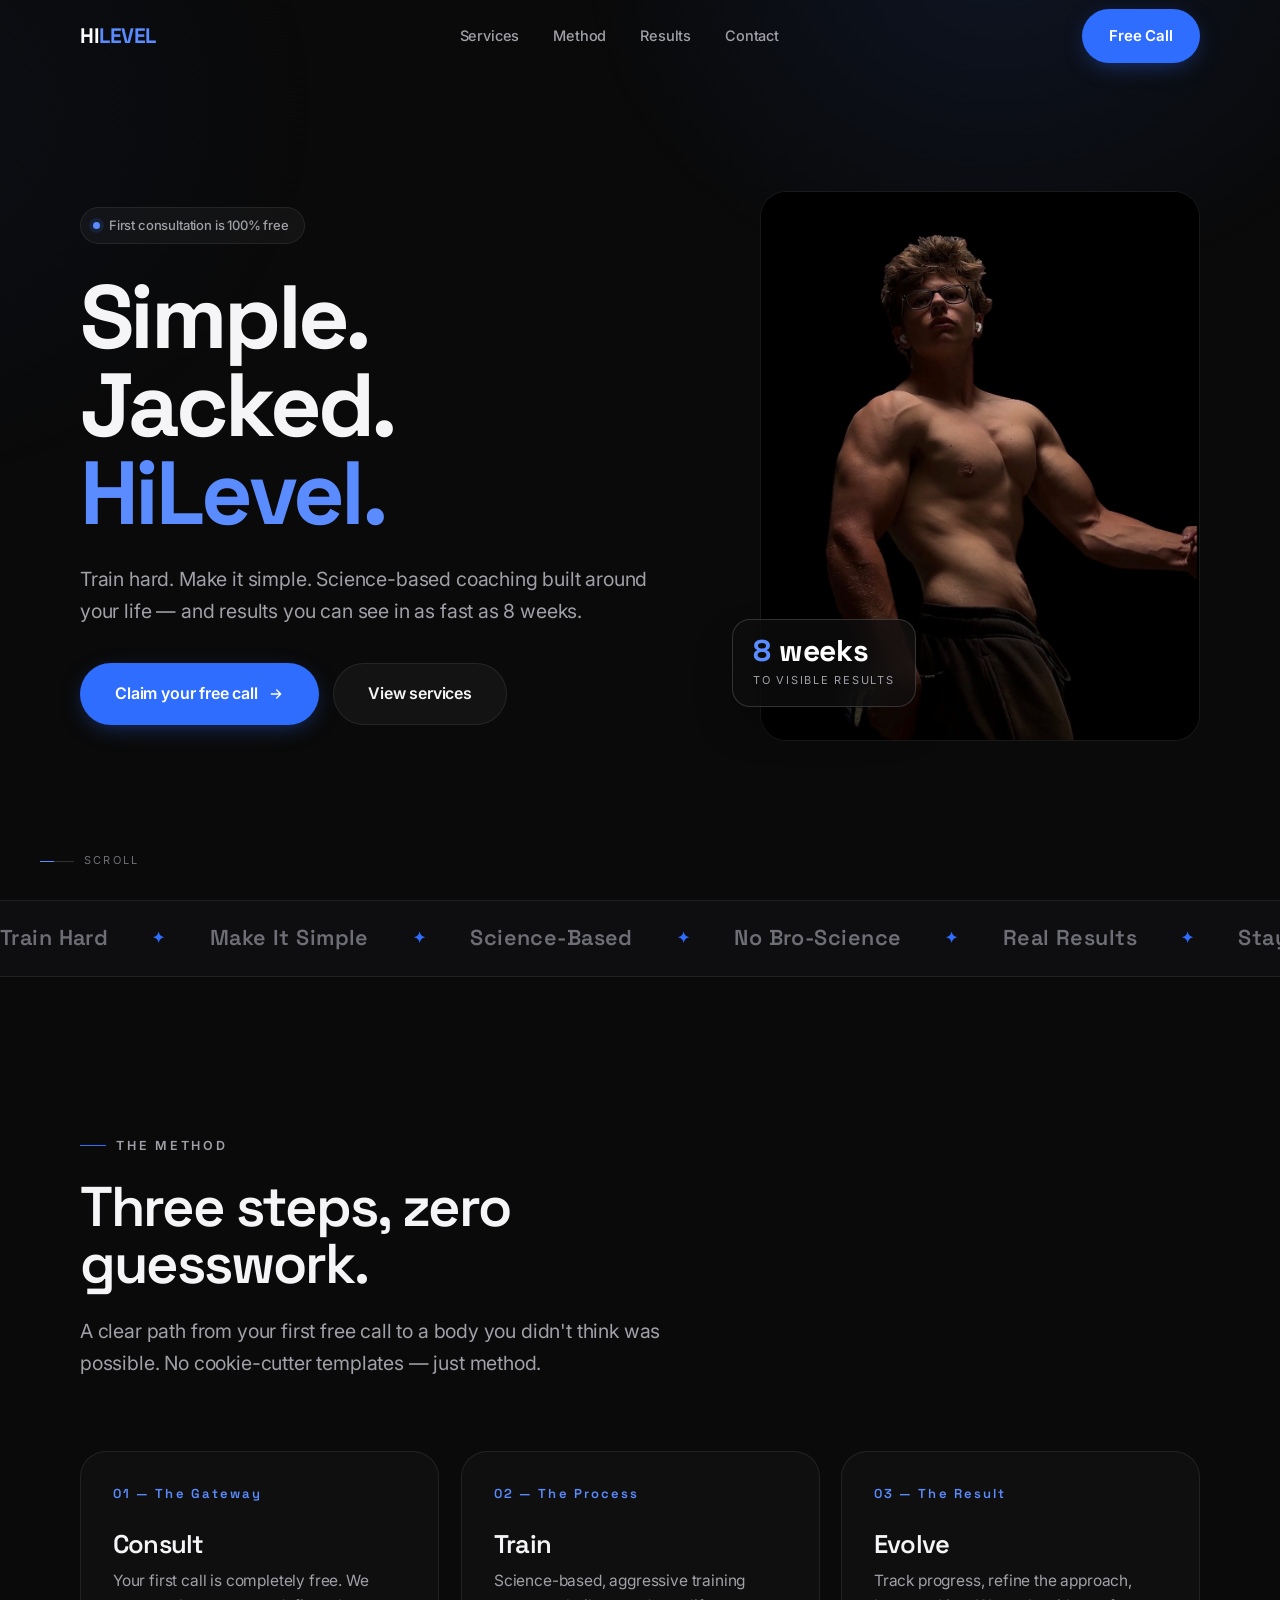
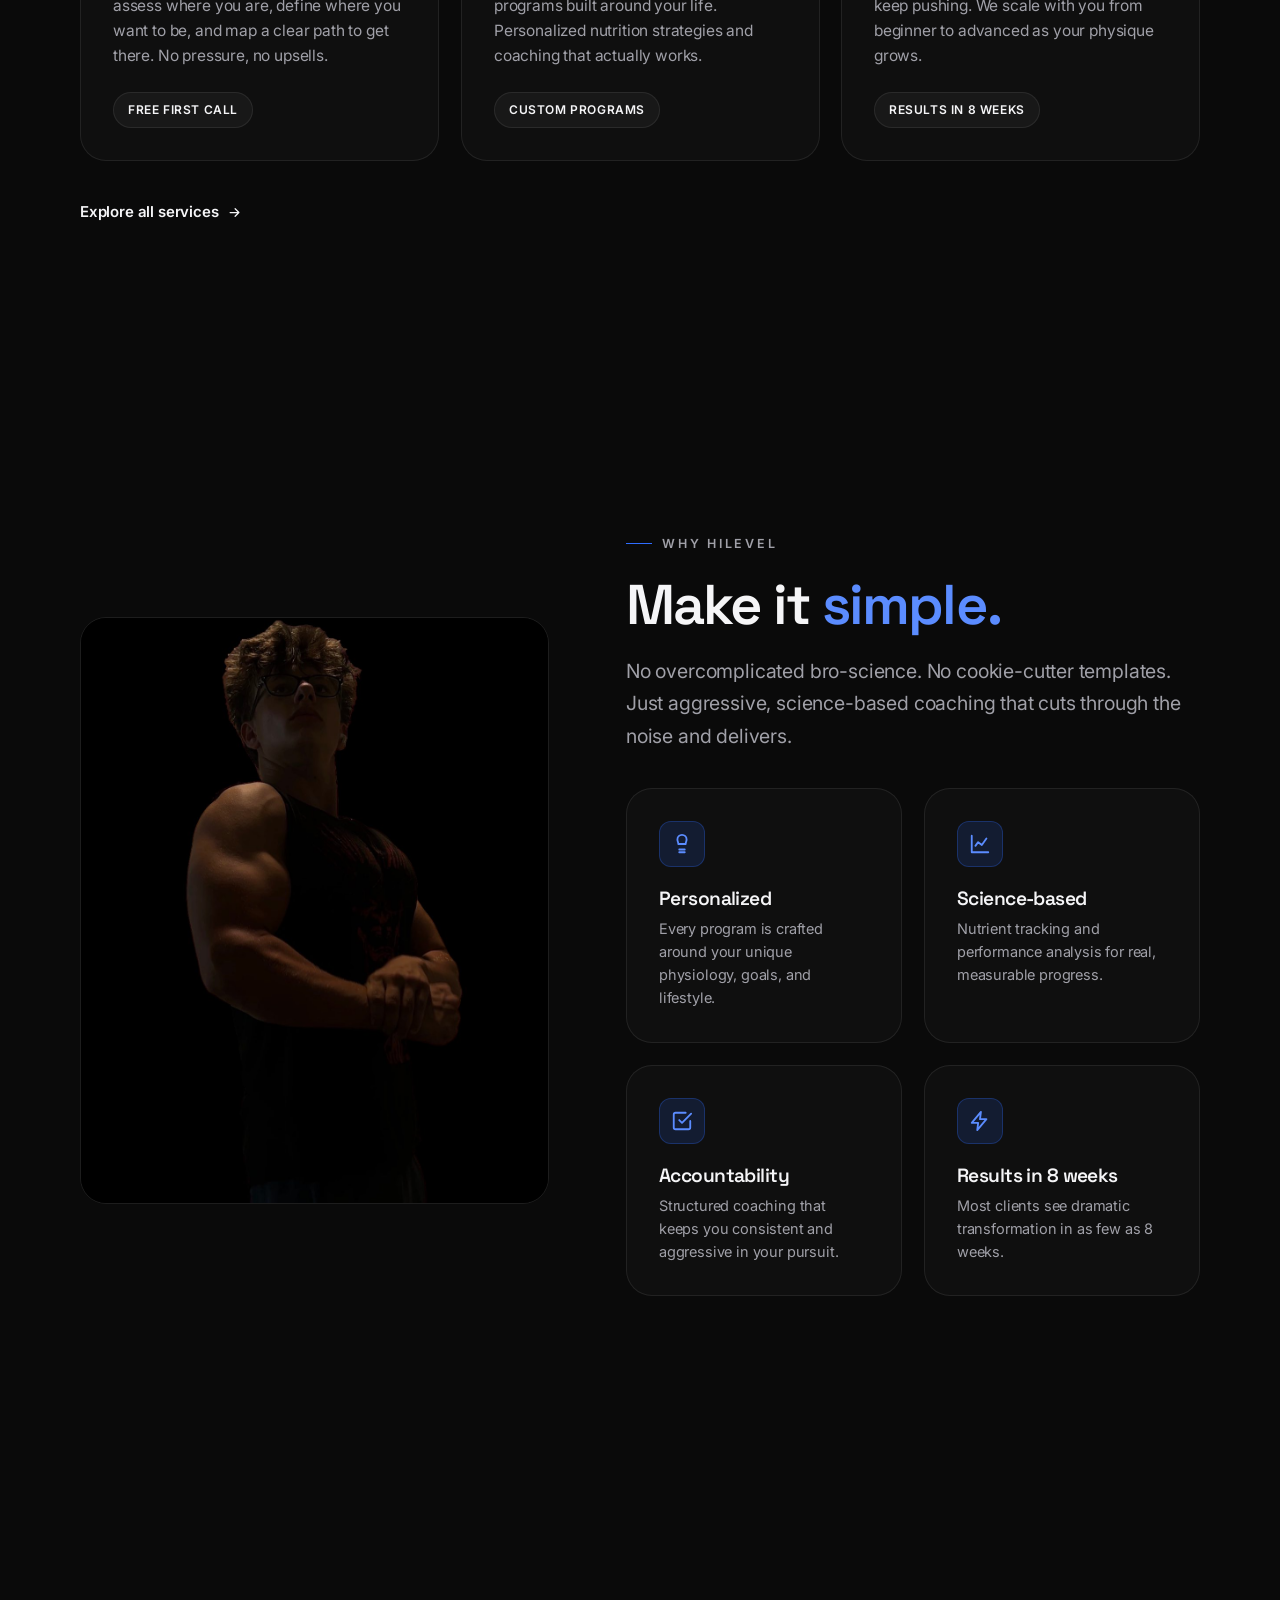
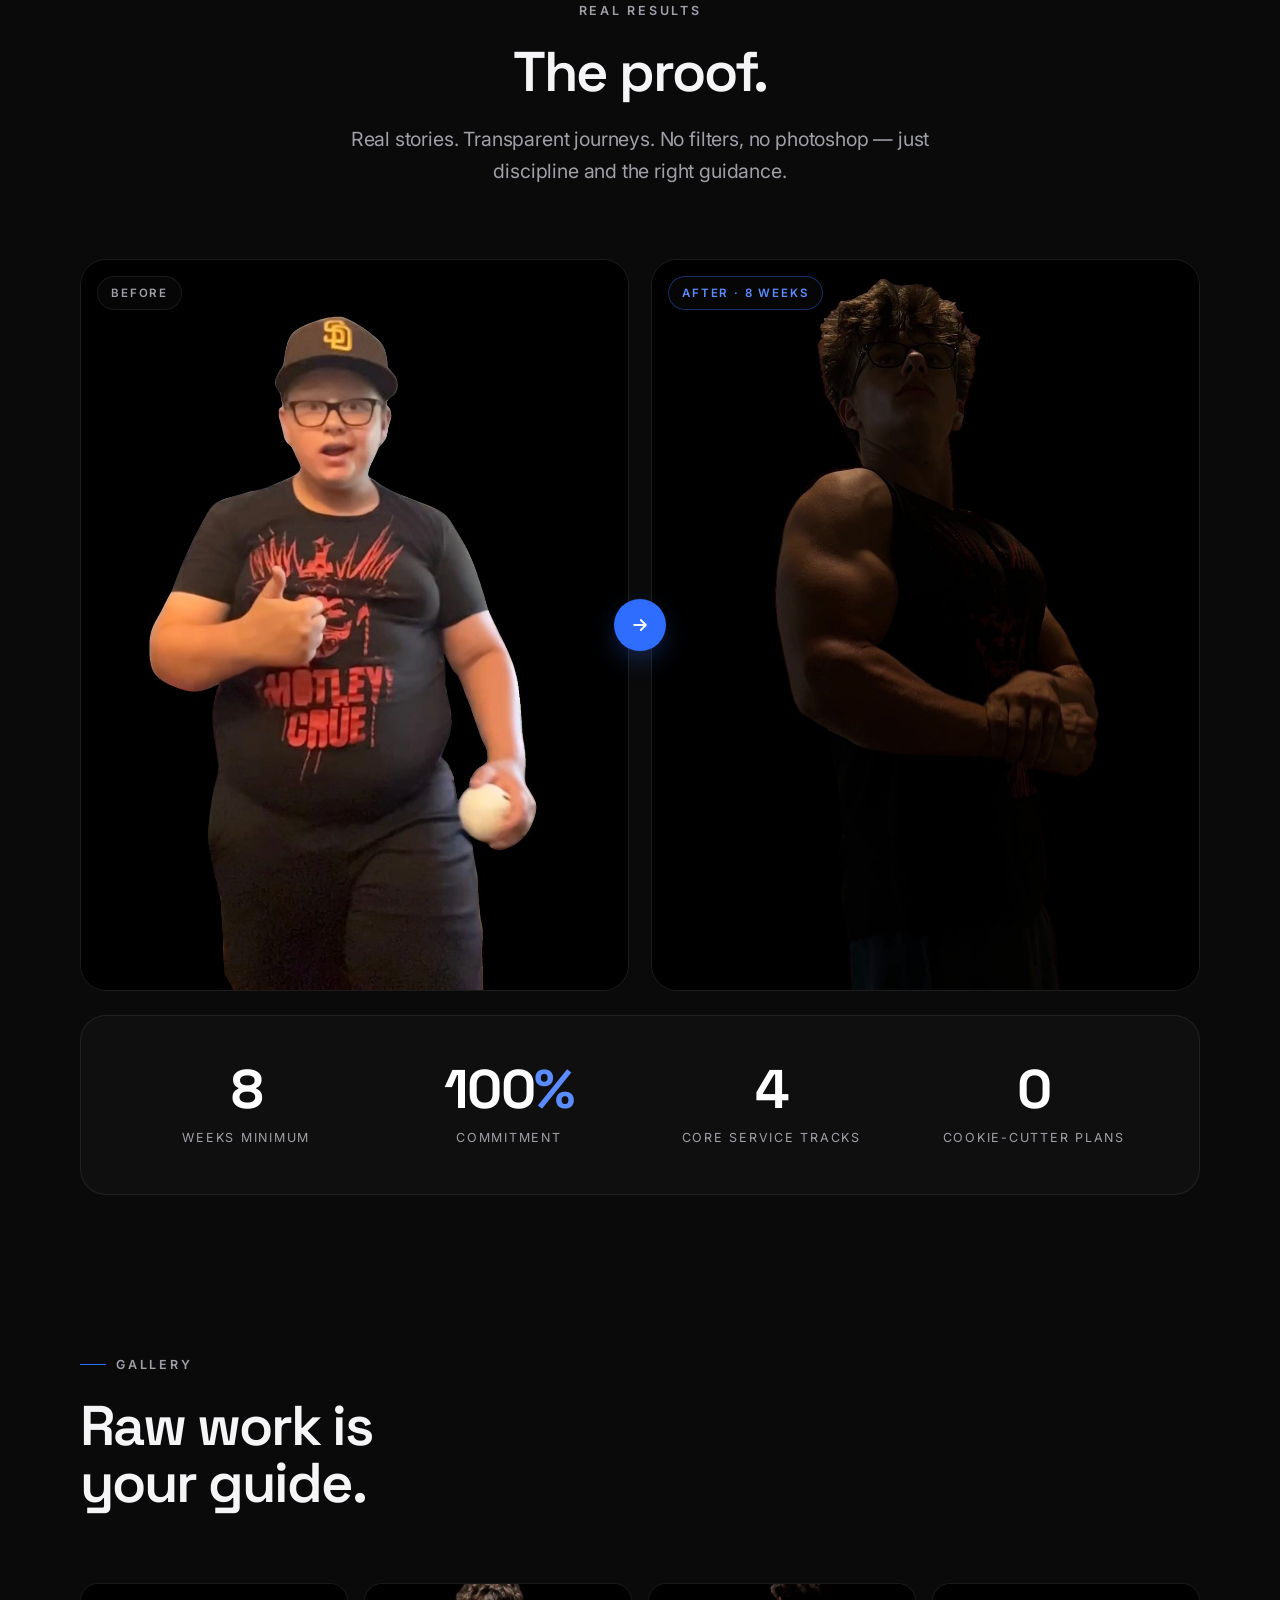
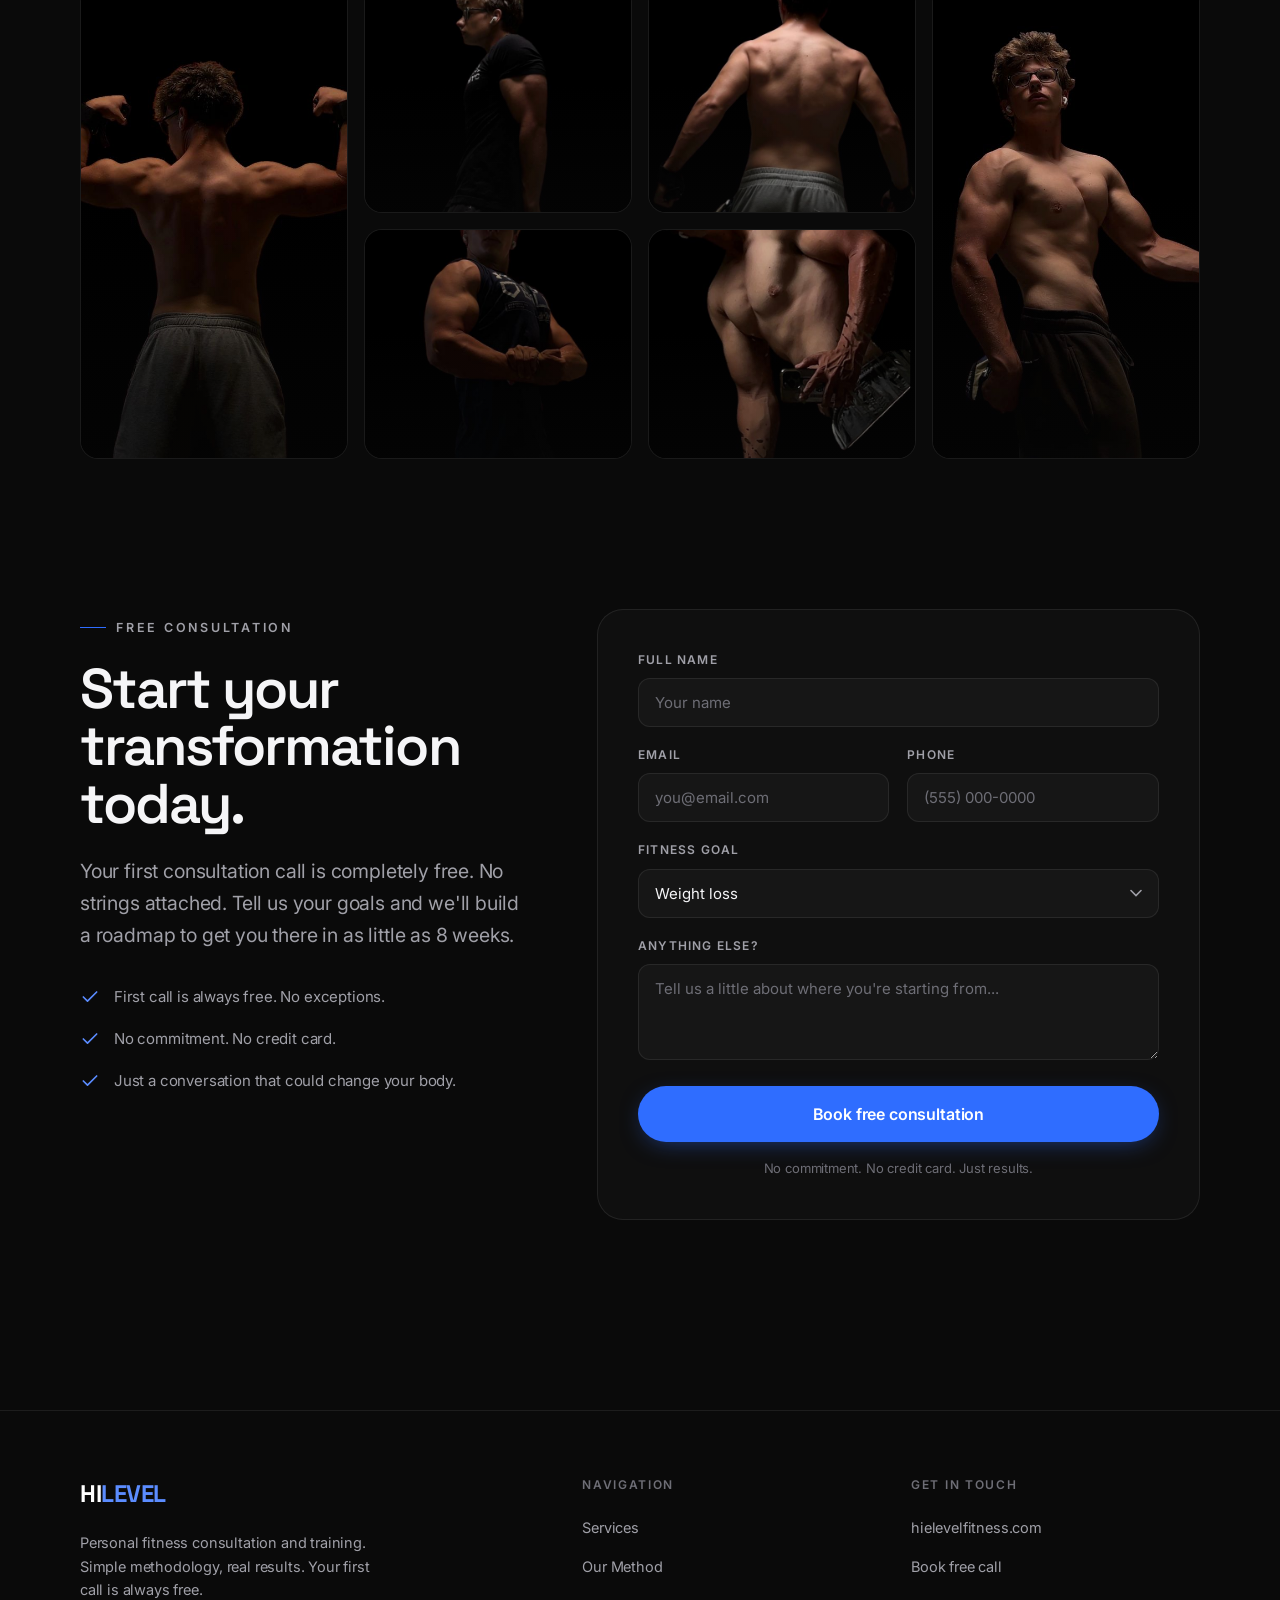
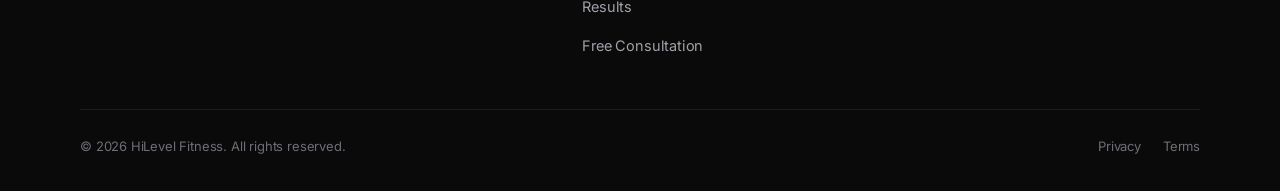
==== index.html @ 5806b738 "Fiirst Stage" ====
<!DOCTYPE html>
<html lang="en">
<head>
  <meta charset="UTF-8" />
  <meta name="viewport" content="width=device-width, initial-scale=1.0" />
  <title>HiLevel — Simple. Jacked. Personal Fitness Coaching.</title>
  <meta name="description" content="Science-based personal fitness coaching that gets you results as fast as 8 weeks. Simple methodology, real results. Your first consultation call is always free." />
  <meta name="theme-color" content="#0A0A0A" />
  <link rel="icon" href="assets/favicon.svg" type="image/svg+xml" />

  <!-- Open Graph -->
  <meta property="og:title" content="HiLevel — Simple. Jacked." />
  <meta property="og:description" content="Science-based coaching that gets you results as fast as 8 weeks. First call is 100% free." />
  <meta property="og:type" content="website" />

  <link rel="preconnect" href="https://fonts.googleapis.com" />
  <link rel="preconnect" href="https://fonts.gstatic.com" crossorigin />
  <link href="https://fonts.googleapis.com/css2?family=Inter:wght@400;500;600;700&family=Space+Grotesk:wght@500;600;700&display=swap" rel="stylesheet" />
  <link rel="stylesheet" href="css/styles.css" />
</head>
<body>

  <!-- ============ NAV ============ -->
  <header class="nav">
    <div class="container nav-inner">
      <a href="index.html" class="logo">HI<span>LEVEL</span></a>
      <nav class="nav-links">
        <a href="services.html">Services</a>
        <a href="#method">Method</a>
        <a href="#results">Results</a>
        <a href="#contact">Contact</a>
      </nav>
      <div class="nav-right">
        <a href="#contact" class="btn btn-primary">Free Call</a>
        <button class="nav-toggle" aria-label="Toggle menu">
          <span></span><span></span><span></span>
        </button>
      </div>
    </div>
    <div class="mobile-menu">
      <a href="services.html">Services</a>
      <a href="#method">Method</a>
      <a href="#results">Results</a>
      <a href="#contact">Contact</a>
      <a href="#contact" class="btn btn-primary">Book Free Call</a>
    </div>
  </header>

  <main>

    <!-- ============ HERO ============ -->
    <section class="hero">
      <div class="container hero-grid">
        <div class="hero-copy">
          <span class="pill reveal"><span class="dot"></span> First consultation is 100% free</span>
          <h1 class="display reveal d1">Simple.<br />Jacked.<br /><span class="accent">HiLevel.</span></h1>
          <p class="lead reveal d2">Train hard. Make it simple. Science-based coaching built around your life — and results you can see in as fast as 8 weeks.</p>
          <div class="hero-cta reveal d3">
            <a href="#contact" class="btn btn-primary btn-lg">
              Claim your free call
              <svg viewBox="0 0 24 24" fill="none" stroke="currentColor" stroke-width="2" stroke-linecap="round" stroke-linejoin="round"><path d="M5 12h14M13 6l6 6-6 6"/></svg>
            </a>
            <a href="services.html" class="btn btn-ghost btn-lg">View services</a>
          </div>
        </div>

        <div class="hero-media reveal d2">
          <div class="frame">
            <img src="assets/img/7.jpg" alt="HiLevel coaching client, lean and muscular physique" />
          </div>
          <div class="float-card">
            <div class="num"><b>8</b> weeks</div>
            <div class="lbl">to visible results</div>
          </div>
        </div>
      </div>

      <div class="scroll-hint"><span class="line"></span> Scroll</div>
    </section>

    <!-- ============ MARQUEE ============ -->
    <div class="marquee" aria-hidden="true">
      <div class="marquee-track">
        <span>Train Hard</span><span>Make It Simple</span><span>Science-Based</span><span>No Bro-Science</span><span>Real Results</span><span>Stay Accountable</span>
        <span>Train Hard</span><span>Make It Simple</span><span>Science-Based</span><span>No Bro-Science</span><span>Real Results</span><span>Stay Accountable</span>
      </div>
    </div>

    <!-- ============ SERVICES PREVIEW ============ -->
    <section class="section-pad" id="services">
      <div class="container">
        <div class="section-head reveal">
          <span class="eyebrow">The Method</span>
          <h2 class="title">Three steps, zero<br />guesswork.</h2>
          <p class="lead">A clear path from your first free call to a body you didn't think was possible. No cookie-cutter templates — just method.</p>
        </div>

        <div class="grid-3">
          <article class="card step reveal">
            <span class="step-num">01 — The Gateway</span>
            <h3>Consult</h3>
            <p>Your first call is completely free. We assess where you are, define where you want to be, and map a clear path to get there. No pressure, no upsells.</p>
            <span class="tag">Free first call</span>
          </article>

          <article class="card step reveal d1">
            <span class="step-num">02 — The Process</span>
            <h3>Train</h3>
            <p>Science-based, aggressive training programs built around your life. Personalized nutrition strategies and coaching that actually works.</p>
            <span class="tag">Custom programs</span>
          </article>

          <article class="card step reveal d2">
            <span class="step-num">03 — The Result</span>
            <h3>Evolve</h3>
            <p>Track progress, refine the approach, keep pushing. We scale with you from beginner to advanced as your physique grows.</p>
            <span class="tag">Results in 8 weeks</span>
          </article>
        </div>

        <div class="reveal d2" style="margin-top:38px;">
          <a href="services.html" class="arrow-link">Explore all services
            <svg viewBox="0 0 24 24" fill="none" stroke="currentColor" stroke-width="2" stroke-linecap="round" stroke-linejoin="round"><path d="M5 12h14M13 6l6 6-6 6"/></svg>
          </a>
        </div>
      </div>
    </section>

    <!-- ============ WHY / METHOD ============ -->
    <section class="section-pad" id="method">
      <div class="container split">
        <div class="split-media reveal">
          <img src="assets/img/2.jpg" alt="HiLevel coach, arms crossed" />
        </div>
        <div>
          <div class="section-head reveal d1" style="margin-bottom:36px;">
            <span class="eyebrow">Why HiLevel</span>
            <h2 class="title">Make it <span class="accent">simple.</span></h2>
            <p class="lead">No overcomplicated bro-science. No cookie-cutter templates. Just aggressive, science-based coaching that cuts through the noise and delivers.</p>
          </div>
          <div class="grid-2">
            <div class="card feature reveal d1">
              <div class="icon"><svg viewBox="0 0 24 24" fill="none" stroke="currentColor" stroke-width="2" stroke-linecap="round" stroke-linejoin="round"><path d="M12 2a5 5 0 0 1 5 5c0 2-1 3-1 5H8c0-2-1-3-1-5a5 5 0 0 1 5-5Z"/><path d="M9 21h6M9 18h6"/></svg></div>
              <h3>Personalized</h3>
              <p>Every program is crafted around your unique physiology, goals, and lifestyle.</p>
            </div>
            <div class="card feature reveal d2">
              <div class="icon"><svg viewBox="0 0 24 24" fill="none" stroke="currentColor" stroke-width="2" stroke-linecap="round" stroke-linejoin="round"><path d="M3 3v18h18"/><path d="M7 14l3-4 4 3 5-7"/></svg></div>
              <h3>Science-based</h3>
              <p>Nutrient tracking and performance analysis for real, measurable progress.</p>
            </div>
            <div class="card feature reveal d1">
              <div class="icon"><svg viewBox="0 0 24 24" fill="none" stroke="currentColor" stroke-width="2" stroke-linecap="round" stroke-linejoin="round"><path d="M9 11l3 3L22 4"/><path d="M21 12v7a2 2 0 0 1-2 2H5a2 2 0 0 1-2-2V5a2 2 0 0 1 2-2h11"/></svg></div>
              <h3>Accountability</h3>
              <p>Structured coaching that keeps you consistent and aggressive in your pursuit.</p>
            </div>
            <div class="card feature reveal d2">
              <div class="icon"><svg viewBox="0 0 24 24" fill="none" stroke="currentColor" stroke-width="2" stroke-linecap="round" stroke-linejoin="round"><path d="M13 2L3 14h7l-1 8 10-12h-7l1-8Z"/></svg></div>
              <h3>Results in 8 weeks</h3>
              <p>Most clients see dramatic transformation in as few as 8 weeks.</p>
            </div>
          </div>
        </div>
      </div>
    </section>

    <!-- ============ RESULTS / PROOF ============ -->
    <section class="section-pad" id="results">
      <div class="container">
        <div class="section-head center reveal">
          <span class="eyebrow">Real Results</span>
          <h2 class="title">The proof.</h2>
          <p class="lead" style="margin-inline:auto;">Real stories. Transparent journeys. No filters, no photoshop — just discipline and the right guidance.</p>
        </div>

        <div class="ba reveal d1">
          <figure class="before">
            <img src="assets/img/10.jpg" alt="Client before starting the program" loading="lazy" />
            <figcaption>Before</figcaption>
          </figure>
          <figure class="after">
            <img src="assets/img/2.jpg" alt="Client after the HiLevel program" loading="lazy" />
            <figcaption>After · 8 weeks</figcaption>
          </figure>
          <div class="ba-arrow" aria-hidden="true">
            <svg viewBox="0 0 24 24" width="20" height="20" fill="none" stroke="currentColor" stroke-width="2.2" stroke-linecap="round" stroke-linejoin="round"><path d="M5 12h14M13 6l6 6-6 6"/></svg>
          </div>
        </div>

        <div class="stats reveal d1" style="margin-top:24px;">
          <div class="stat"><div class="num"><span data-count="8">0</span><span class="unit"></span></div><div class="lbl">Weeks minimum</div></div>
          <div class="stat"><div class="num"><span data-count="100">0</span><span class="unit">%</span></div><div class="lbl">Commitment</div></div>
          <div class="stat"><div class="num"><span data-count="4">0</span></div><div class="lbl">Core service tracks</div></div>
          <div class="stat"><div class="num"><span data-count="0">0</span></div><div class="lbl">Cookie-cutter plans</div></div>
        </div>
      </div>
    </section>

    <!-- ============ GALLERY ============ -->
    <section class="section-pad" style="padding-top:0;">
      <div class="container">
        <div class="section-head reveal">
          <span class="eyebrow">Gallery</span>
          <h2 class="title">Raw work is<br />your guide.</h2>
        </div>
        <div class="gallery reveal d1">
          <a href="#contact"><img src="assets/img/3-sm.jpg" alt="Training result" loading="lazy" /></a>
          <a href="#contact"><img src="assets/img/9-sm.jpg" alt="Training result" loading="lazy" /></a>
          <a href="#contact"><img src="assets/img/8-sm.jpg" alt="Training result" loading="lazy" /></a>
          <a href="#contact"><img src="assets/img/7-sm.jpg" alt="Training result" loading="lazy" /></a>
          <a href="#contact"><img src="assets/img/4-sm.jpg" alt="Training result" loading="lazy" /></a>
          <a href="#contact"><img src="assets/img/5-sm.jpg" alt="Training result" loading="lazy" /></a>
        </div>
      </div>
    </section>

    <!-- ============ CONTACT ============ -->
    <section class="section-pad" id="contact" style="padding-top:0;">
      <div class="container contact-grid">
        <div class="contact-info reveal">
          <span class="eyebrow">Free Consultation</span>
          <h2 class="title">Start your<br />transformation<br />today.</h2>
          <p class="lead">Your first consultation call is completely free. No strings attached. Tell us your goals and we'll build a roadmap to get you there in as little as 8 weeks.</p>
          <ul class="contact-points">
            <li>
              <svg viewBox="0 0 24 24" fill="none" stroke="currentColor" stroke-width="2" stroke-linecap="round" stroke-linejoin="round"><path d="M20 6 9 17l-5-5"/></svg>
              First call is always free. No exceptions.
            </li>
            <li>
              <svg viewBox="0 0 24 24" fill="none" stroke="currentColor" stroke-width="2" stroke-linecap="round" stroke-linejoin="round"><path d="M20 6 9 17l-5-5"/></svg>
              No commitment. No credit card.
            </li>
            <li>
              <svg viewBox="0 0 24 24" fill="none" stroke="currentColor" stroke-width="2" stroke-linecap="round" stroke-linejoin="round"><path d="M20 6 9 17l-5-5"/></svg>
              Just a conversation that could change your body.
            </li>
          </ul>
        </div>

        <div class="form-card reveal d1">
          <form id="consult-form" novalidate>
            <div class="field">
              <label for="name">Full name</label>
              <input type="text" id="name" name="name" placeholder="Your name" required />
            </div>
            <div class="field-row">
              <div class="field">
                <label for="email">Email</label>
                <input type="email" id="email" name="email" placeholder="you@email.com" required />
              </div>
              <div class="field">
                <label for="phone">Phone</label>
                <input type="tel" id="phone" name="phone" placeholder="(555) 000-0000" />
              </div>
            </div>
            <div class="field">
              <label for="goal">Fitness goal</label>
              <select id="goal" name="goal">
                <option>Weight loss</option>
                <option>Muscle gain</option>
                <option>General health</option>
                <option>Strength</option>
                <option>Other</option>
              </select>
            </div>
            <div class="field">
              <label for="message">Anything else?</label>
              <textarea id="message" name="message" placeholder="Tell us a little about where you're starting from..."></textarea>
            </div>
            <button type="submit" class="btn btn-primary btn-lg btn-block">Book free consultation</button>
            <p class="form-note">No commitment. No credit card. Just results.</p>
          </form>

          <div class="form-success" id="form-success">
            <div class="check">
              <svg viewBox="0 0 24 24" width="28" height="28" fill="none" stroke="currentColor" stroke-width="2.2" stroke-linecap="round" stroke-linejoin="round"><path d="M20 6 9 17l-5-5"/></svg>
            </div>
            <h3>You're in.</h3>
            <p>Your free consultation request is booked. We'll reach out shortly to lock in your first call.</p>
          </div>
        </div>
      </div>
    </section>

  </main>

  <!-- ============ FOOTER ============ -->
  <footer class="footer">
    <div class="container">
      <div class="footer-grid">
        <div class="footer-brand">
          <a href="index.html" class="logo">HI<span>LEVEL</span></a>
          <p>Personal fitness consultation and training. Simple methodology, real results. Your first call is always free.</p>
        </div>
        <div>
          <h4>Navigation</h4>
          <ul>
            <li><a href="services.html">Services</a></li>
            <li><a href="#method">Our Method</a></li>
            <li><a href="#results">Results</a></li>
            <li><a href="#contact">Free Consultation</a></li>
          </ul>
        </div>
        <div>
          <h4>Get in touch</h4>
          <ul>
            <li><a href="#contact">hielevelfitness.com</a></li>
            <li><a href="#contact" class="accent">Book free call</a></li>
          </ul>
        </div>
      </div>
      <div class="footer-bottom">
        <p>© <span id="year">2026</span> HiLevel Fitness. All rights reserved.</p>
        <div class="footer-legal">
          <a href="#">Privacy</a>
          <a href="#">Terms</a>
        </div>
      </div>
    </div>
  </footer>

  <script src="js/main.js"></script>
</body>
</html>
---- css/styles.css ----
/* ============================================================
   HiLevel — Design System
   Deep black, white text, one electric-blue accent.
   Inspired by Apple / Stripe / Vercel / Linear.
   ============================================================ */

:root {
  /* Surfaces */
  --bg: #0A0A0A;
  --bg-1: #0E0E10;
  --surface: rgba(255, 255, 255, 0.024);
  --surface-2: rgba(255, 255, 255, 0.04);
  --border: rgba(255, 255, 255, 0.08);
  --border-strong: rgba(255, 255, 255, 0.16);

  /* Text */
  --text: #F5F5F7;
  --text-2: #A0A0A8;
  --text-3: #6E6E76;

  /* Accent — the only color that isn't black/white/gray */
  --blue: #2F6DFF;
  --blue-bright: #5B8CFF;
  --blue-soft: rgba(47, 109, 255, 0.14);
  --glow: rgba(47, 109, 255, 0.55);

  /* Radii */
  --r-sm: 12px;
  --r-md: 18px;
  --r-lg: 26px;
  --r-full: 999px;

  /* Layout */
  --maxw: 1200px;
  --gutter: clamp(20px, 5vw, 40px);

  /* Type */
  --font-body: "Inter", -apple-system, BlinkMacSystemFont, "Segoe UI", Roboto, Helvetica, Arial, sans-serif;
  --font-display: "Space Grotesk", var(--font-body);

  /* Motion */
  --ease: cubic-bezier(0.22, 1, 0.36, 1);
  --dur: 0.7s;
}

/* ---------- Reset-ish ---------- */
*,
*::before,
*::after { box-sizing: border-box; }

html {
  scroll-behavior: smooth;
  -webkit-text-size-adjust: 100%;
}

body {
  margin: 0;
  background: var(--bg);
  color: var(--text);
  font-family: var(--font-body);
  font-size: 17px;
  line-height: 1.6;
  letter-spacing: -0.01em;
  -webkit-font-smoothing: antialiased;
  text-rendering: optimizeLegibility;
  /* clip (not hidden) so the body doesn't become a scroll container,
     which would break window scrolling and anchor smooth-scroll. */
  overflow-x: clip;
}

img { max-width: 100%; display: block; }
a { color: inherit; text-decoration: none; }
button { font-family: inherit; cursor: pointer; }

/* Ambient page glow that sits behind everything */
body::before {
  content: "";
  position: fixed;
  inset: 0;
  z-index: -1;
  background:
    radial-gradient(600px 500px at 78% -5%, rgba(47, 109, 255, 0.10), transparent 70%),
    radial-gradient(700px 600px at -10% 12%, rgba(47, 109, 255, 0.05), transparent 65%);
  pointer-events: none;
}

/* ---------- Layout helpers ---------- */
.container {
  width: 100%;
  max-width: var(--maxw);
  margin-inline: auto;
  padding-inline: var(--gutter);
}

section { position: relative; }

.section-pad { padding-block: clamp(80px, 12vw, 150px); }

.eyebrow {
  display: inline-flex;
  align-items: center;
  gap: 10px;
  font-family: var(--font-body);
  font-size: 12.5px;
  font-weight: 600;
  letter-spacing: 0.22em;
  text-transform: uppercase;
  color: var(--text-2);
  margin: 0 0 22px;
}
.eyebrow::before {
  content: "";
  width: 26px;
  height: 1px;
  background: var(--blue);
}

.section-head { max-width: 640px; margin-bottom: clamp(44px, 6vw, 72px); }
.section-head.center { margin-inline: auto; text-align: center; }
.section-head.center .eyebrow::before { display: none; }

/* ---------- Typography ---------- */
h1, h2, h3 {
  font-family: var(--font-display);
  font-weight: 600;
  letter-spacing: -0.03em;
  line-height: 1.03;
  margin: 0;
}

.display {
  font-size: clamp(2.9rem, 8vw, 5.6rem);
  font-weight: 700;
  line-height: 0.98;
  letter-spacing: -0.04em;
}

h2.title {
  font-size: clamp(2.1rem, 5vw, 3.5rem);
  letter-spacing: -0.035em;
}

.lead {
  font-size: clamp(1.05rem, 1.6vw, 1.22rem);
  color: var(--text-2);
  line-height: 1.65;
  max-width: 54ch;
  margin: 22px 0 0;
}

.accent { color: var(--blue-bright); }
.muted { color: var(--text-2); }

/* ---------- Buttons ---------- */
.btn {
  display: inline-flex;
  align-items: center;
  justify-content: center;
  gap: 10px;
  padding: 14px 26px;
  border-radius: var(--r-full);
  font-size: 15px;
  font-weight: 600;
  letter-spacing: -0.01em;
  border: 1px solid transparent;
  transition: transform 0.3s var(--ease), box-shadow 0.3s var(--ease),
    background 0.3s var(--ease), border-color 0.3s var(--ease), color 0.3s var(--ease);
  will-change: transform;
}
.btn svg { width: 16px; height: 16px; }

.btn-primary {
  background: var(--blue);
  color: #fff;
  box-shadow: 0 6px 24px -8px var(--glow);
}
.btn-primary:hover {
  background: var(--blue-bright);
  transform: translateY(-2px);
  box-shadow: 0 14px 40px -10px var(--glow);
}

.btn-ghost {
  background: var(--surface-2);
  color: var(--text);
  border-color: var(--border);
  backdrop-filter: blur(8px);
}
.btn-ghost:hover {
  transform: translateY(-2px);
  border-color: var(--border-strong);
  background: rgba(255, 255, 255, 0.07);
}

.btn-lg { padding: 17px 34px; font-size: 16px; }
.btn-block { width: 100%; }

.arrow-link {
  display: inline-flex;
  align-items: center;
  gap: 8px;
  font-weight: 600;
  font-size: 15px;
  color: var(--text);
  transition: gap 0.3s var(--ease), color 0.3s var(--ease);
}
.arrow-link svg { width: 15px; height: 15px; transition: transform 0.3s var(--ease); }
.arrow-link:hover { color: var(--blue-bright); gap: 12px; }

/* ---------- Navbar ---------- */
.nav {
  position: fixed;
  top: 0; left: 0; right: 0;
  z-index: 100;
  transition: background 0.4s var(--ease), border-color 0.4s var(--ease), backdrop-filter 0.4s var(--ease);
  border-bottom: 1px solid transparent;
}
.nav.scrolled {
  background: rgba(10, 10, 10, 0.6);
  backdrop-filter: blur(18px) saturate(160%);
  -webkit-backdrop-filter: blur(18px) saturate(160%);
  border-bottom-color: var(--border);
}
.nav-inner {
  display: flex;
  align-items: center;
  justify-content: space-between;
  height: 72px;
}
.logo {
  font-family: var(--font-display);
  font-weight: 700;
  font-size: 21px;
  letter-spacing: -0.02em;
  color: #fff;
}
.logo span { color: var(--blue-bright); }

.nav-links {
  display: flex;
  align-items: center;
  gap: 34px;
  list-style: none;
  margin: 0; padding: 0;
}
.nav-links a {
  font-size: 14.5px;
  font-weight: 500;
  color: var(--text-2);
  transition: color 0.25s var(--ease);
}
.nav-links a:hover { color: var(--text); }

.nav-right { display: flex; align-items: center; gap: 18px; }

.nav-toggle {
  display: none;
  flex-direction: column;
  gap: 5px;
  background: none;
  border: none;
  padding: 8px;
}
.nav-toggle span {
  width: 22px; height: 2px;
  background: var(--text);
  border-radius: 2px;
  transition: transform 0.3s var(--ease), opacity 0.3s var(--ease);
}
.nav-toggle.open span:nth-child(1) { transform: translateY(7px) rotate(45deg); }
.nav-toggle.open span:nth-child(2) { opacity: 0; }
.nav-toggle.open span:nth-child(3) { transform: translateY(-7px) rotate(-45deg); }

/* ---------- Hero ---------- */
.hero {
  position: relative;
  min-height: 100svh;
  display: flex;
  align-items: center;
  padding-top: 96px;
  padding-bottom: 64px;
  overflow: hidden;
}
.hero-grid {
  display: grid;
  grid-template-columns: 1.15fr 0.85fr;
  gap: clamp(30px, 5vw, 70px);
  align-items: center;
  width: 100%;
}
.hero-copy { max-width: 640px; }
.hero h1 { margin-bottom: 26px; }
.hero .lead { margin-bottom: 36px; }

.hero-cta { display: flex; flex-wrap: wrap; gap: 14px; align-items: center; }

.pill {
  display: inline-flex;
  align-items: center;
  gap: 9px;
  padding: 7px 15px 7px 12px;
  border-radius: var(--r-full);
  background: var(--surface-2);
  border: 1px solid var(--border);
  font-size: 13px;
  font-weight: 500;
  color: var(--text-2);
  margin-bottom: 30px;
}
.pill .dot {
  width: 7px; height: 7px; border-radius: 50%;
  background: var(--blue-bright);
  box-shadow: 0 0 0 4px var(--blue-soft);
  animation: pulse 2.4s var(--ease) infinite;
}
@keyframes pulse {
  0%, 100% { box-shadow: 0 0 0 3px var(--blue-soft); }
  50% { box-shadow: 0 0 0 7px transparent; }
}

/* Hero image */
.hero-media {
  position: relative;
  justify-self: end;
  width: 100%;
  max-width: 440px;
}
.hero-media .frame {
  position: relative;
  border-radius: var(--r-lg);
  overflow: hidden;
  border: 1px solid var(--border);
  aspect-ratio: 4 / 5;
  background: #050505;
}
.hero-media .frame img {
  width: 100%; height: 100%;
  object-fit: cover;
  object-position: center 20%;
  transform: scale(1.02);
  transition: transform 1.4s var(--ease);
}
.hero-media:hover .frame img { transform: scale(1.08); }
.hero-media::after {
  content: "";
  position: absolute;
  inset: -40px;
  z-index: -1;
  background: radial-gradient(closest-side, rgba(47, 109, 255, 0.22), transparent 75%);
  filter: blur(20px);
}

/* Floating stat card on hero image */
.float-card {
  position: absolute;
  left: -28px;
  bottom: 34px;
  padding: 16px 20px;
  border-radius: var(--r-md);
  background: rgba(14, 14, 16, 0.72);
  border: 1px solid var(--border-strong);
  backdrop-filter: blur(16px);
  -webkit-backdrop-filter: blur(16px);
  box-shadow: 0 20px 50px -20px rgba(0, 0, 0, 0.8);
}
.float-card .num {
  font-family: var(--font-display);
  font-size: 30px;
  font-weight: 700;
  line-height: 1;
  color: #fff;
}
.float-card .num b { color: var(--blue-bright); }
.float-card .lbl {
  font-size: 11px;
  letter-spacing: 0.16em;
  text-transform: uppercase;
  color: var(--text-2);
  margin-top: 6px;
}

.scroll-hint {
  position: absolute;
  left: var(--gutter);
  bottom: 30px;
  display: inline-flex;
  align-items: center;
  gap: 10px;
  font-size: 11px;
  letter-spacing: 0.2em;
  text-transform: uppercase;
  color: var(--text-3);
}
.scroll-hint .line {
  width: 34px; height: 1px; background: var(--border-strong); position: relative; overflow: hidden;
}
.scroll-hint .line::after {
  content: ""; position: absolute; inset: 0; width: 40%;
  background: var(--blue-bright);
  animation: scrollline 2s var(--ease) infinite;
}
@keyframes scrollline {
  0% { transform: translateX(-100%); }
  100% { transform: translateX(340%); }
}

/* ---------- Marquee strip ---------- */
.marquee {
  border-block: 1px solid var(--border);
  padding-block: 20px;
  overflow: hidden;
  background: var(--bg-1);
}
.marquee-track {
  display: flex;
  gap: 44px;
  width: max-content;
  animation: marquee 32s linear infinite;
}
.marquee:hover .marquee-track { animation-play-state: paused; }
.marquee span {
  font-family: var(--font-display);
  font-size: clamp(1rem, 2vw, 1.35rem);
  font-weight: 600;
  letter-spacing: 0.02em;
  color: var(--text-3);
  display: inline-flex;
  align-items: center;
  gap: 44px;
  white-space: nowrap;
}
.marquee span::after { content: "✦"; color: var(--blue); font-size: 0.7em; }
@keyframes marquee {
  to { transform: translateX(-50%); }
}

/* ---------- Cards / grids ---------- */
.card {
  position: relative;
  padding: 32px;
  border-radius: var(--r-lg);
  background: var(--surface);
  border: 1px solid var(--border);
  transition: transform 0.4s var(--ease), border-color 0.4s var(--ease), background 0.4s var(--ease);
  overflow: hidden;
}
.card:hover {
  transform: translateY(-6px);
  border-color: var(--border-strong);
  background: var(--surface-2);
}
.card::before {
  content: "";
  position: absolute;
  inset: 0;
  border-radius: inherit;
  padding: 1px;
  background: linear-gradient(160deg, rgba(47, 109, 255, 0.4), transparent 40%);
  -webkit-mask: linear-gradient(#000 0 0) content-box, linear-gradient(#000 0 0);
  -webkit-mask-composite: xor;
  mask-composite: exclude;
  opacity: 0;
  transition: opacity 0.4s var(--ease);
}
.card:hover::before { opacity: 1; }

/* Step / service preview cards */
.grid-3 {
  display: grid;
  grid-template-columns: repeat(3, 1fr);
  gap: 22px;
}
.grid-4 {
  display: grid;
  grid-template-columns: repeat(4, 1fr);
  gap: 22px;
}
.grid-2 {
  display: grid;
  grid-template-columns: repeat(2, 1fr);
  gap: 22px;
}

.step .step-num {
  font-family: var(--font-display);
  font-size: 13px;
  font-weight: 600;
  letter-spacing: 0.16em;
  color: var(--blue-bright);
  margin-bottom: 26px;
  display: block;
}
.step h3 {
  font-size: 1.6rem;
  margin-bottom: 12px;
}
.step p { color: var(--text-2); font-size: 15.5px; margin: 0 0 24px; }
.step .tag {
  display: inline-flex;
  align-items: center;
  gap: 8px;
  font-size: 12px;
  font-weight: 600;
  letter-spacing: 0.05em;
  text-transform: uppercase;
  color: var(--text);
  padding: 7px 14px;
  border-radius: var(--r-full);
  border: 1px solid var(--border);
  background: var(--surface-2);
}

/* Feature card (why) */
.feature .icon {
  width: 46px; height: 46px;
  border-radius: var(--r-sm);
  display: grid; place-items: center;
  background: var(--blue-soft);
  border: 1px solid rgba(47, 109, 255, 0.28);
  margin-bottom: 22px;
  color: var(--blue-bright);
}
.feature .icon svg { width: 22px; height: 22px; }
.feature h3 { font-size: 1.2rem; margin-bottom: 8px; }
.feature p { color: var(--text-2); font-size: 14.5px; margin: 0; }

/* ---------- Why section split ---------- */
.split {
  display: grid;
  grid-template-columns: 0.9fr 1.1fr;
  gap: clamp(36px, 6vw, 80px);
  align-items: center;
}
.split-media {
  position: relative;
  border-radius: var(--r-lg);
  overflow: hidden;
  border: 1px solid var(--border);
  aspect-ratio: 4 / 5;
}
.split-media img {
  width: 100%; height: 100%;
  object-fit: cover;
  object-position: center 25%;
  transition: transform 1.4s var(--ease);
}
.split-media:hover img { transform: scale(1.06); }

/* ---------- Stats band ---------- */
.stats {
  display: grid;
  grid-template-columns: repeat(4, 1fr);
  gap: 24px;
  border: 1px solid var(--border);
  border-radius: var(--r-lg);
  background: var(--surface);
  padding: clamp(30px, 4vw, 46px);
}
.stat { text-align: center; }
.stat .num {
  font-family: var(--font-display);
  font-size: clamp(2.4rem, 5vw, 3.4rem);
  font-weight: 700;
  line-height: 1;
  color: #fff;
  letter-spacing: -0.03em;
}
.stat .num .unit { color: var(--blue-bright); }
.stat .lbl {
  margin-top: 12px;
  font-size: 12.5px;
  letter-spacing: 0.14em;
  text-transform: uppercase;
  color: var(--text-2);
}

/* ---------- Transformation before/after ---------- */
.ba {
  display: grid;
  grid-template-columns: 1fr 1fr;
  gap: 22px;
  align-items: stretch;
}
.ba figure {
  margin: 0;
  position: relative;
  border-radius: var(--r-lg);
  overflow: hidden;
  border: 1px solid var(--border);
  aspect-ratio: 3 / 4;
}
.ba figure img {
  width: 100%; height: 100%;
  object-fit: cover;
  object-position: center 15%;
  transition: transform 1.4s var(--ease);
}
.ba figure:hover img { transform: scale(1.05); }
.ba figcaption {
  position: absolute;
  top: 16px; left: 16px;
  font-size: 11.5px;
  font-weight: 600;
  letter-spacing: 0.16em;
  text-transform: uppercase;
  padding: 7px 13px;
  border-radius: var(--r-full);
  background: rgba(10, 10, 10, 0.6);
  border: 1px solid var(--border);
  backdrop-filter: blur(10px);
  color: var(--text-2);
}
.ba figure.after figcaption { color: var(--blue-bright); border-color: rgba(47, 109, 255, 0.4); }
.ba-arrow {
  position: absolute;
  top: 50%; left: 50%;
  transform: translate(-50%, -50%);
  width: 52px; height: 52px;
  border-radius: 50%;
  display: grid; place-items: center;
  background: var(--blue);
  color: #fff;
  z-index: 3;
  box-shadow: 0 10px 30px -8px var(--glow);
}

/* ---------- Gallery ---------- */
.gallery {
  display: grid;
  grid-template-columns: repeat(4, 1fr);
  grid-auto-rows: 230px;
  gap: 16px;
}
.gallery a {
  position: relative;
  border-radius: var(--r-md);
  overflow: hidden;
  border: 1px solid var(--border);
  background: #060606;
}
.gallery a:nth-child(1) { grid-row: span 2; }
.gallery a:nth-child(4) { grid-row: span 2; }
.gallery img {
  width: 100%; height: 100%;
  object-fit: cover;
  transition: transform 1.2s var(--ease);
}
.gallery a:hover img { transform: scale(1.08); }
.gallery a::after {
  content: "";
  position: absolute; inset: 0;
  background: linear-gradient(to top, rgba(10, 10, 10, 0.5), transparent 55%);
  opacity: 0.7;
}

/* ---------- Contact ---------- */
.contact-grid {
  display: grid;
  grid-template-columns: 0.85fr 1.15fr;
  gap: clamp(36px, 6vw, 72px);
  align-items: start;
}
.contact-info h2 { margin-bottom: 22px; }
.contact-points { list-style: none; margin: 34px 0 0; padding: 0; display: grid; gap: 18px; }
.contact-points li { display: flex; gap: 14px; align-items: flex-start; color: var(--text-2); font-size: 15px; }
.contact-points svg { width: 20px; height: 20px; color: var(--blue-bright); flex-shrink: 0; margin-top: 2px; }

.form-card {
  padding: clamp(26px, 4vw, 40px);
  border-radius: var(--r-lg);
  background: var(--surface);
  border: 1px solid var(--border);
}
.field { margin-bottom: 18px; }
.field label {
  display: block;
  font-size: 12px;
  font-weight: 600;
  letter-spacing: 0.1em;
  text-transform: uppercase;
  color: var(--text-2);
  margin-bottom: 9px;
}
.field input,
.field select,
.field textarea {
  width: 100%;
  padding: 14px 16px;
  border-radius: var(--r-sm);
  background: rgba(255, 255, 255, 0.03);
  border: 1px solid var(--border);
  color: var(--text);
  font-size: 15px;
  font-family: inherit;
  transition: border-color 0.25s var(--ease), background 0.25s var(--ease), box-shadow 0.25s var(--ease);
}
.field textarea { resize: vertical; min-height: 96px; }
.field input::placeholder,
.field textarea::placeholder { color: var(--text-3); }
.field input:focus,
.field select:focus,
.field textarea:focus {
  outline: none;
  border-color: var(--blue);
  background: rgba(47, 109, 255, 0.05);
  box-shadow: 0 0 0 3px var(--blue-soft);
}
.field select { appearance: none; background-image:
  url("data:image/svg+xml,%3Csvg xmlns='http://www.w3.org/2000/svg' width='12' height='8' viewBox='0 0 12 8' fill='none'%3E%3Cpath d='M1 1.5L6 6.5L11 1.5' stroke='%23A0A0A8' stroke-width='1.6' stroke-linecap='round'/%3E%3C/svg%3E");
  background-repeat: no-repeat; background-position: right 16px center; padding-right: 40px; }
.field-row { display: grid; grid-template-columns: 1fr 1fr; gap: 18px; }
.form-note { font-size: 13px; color: var(--text-3); text-align: center; margin: 16px 0 0; }

.form-success {
  display: none;
  text-align: center;
  padding: 40px 10px;
}
.form-success.show { display: block; animation: fadeUp 0.6s var(--ease) both; }
.form-success .check {
  width: 60px; height: 60px; margin: 0 auto 20px;
  border-radius: 50%;
  display: grid; place-items: center;
  background: var(--blue-soft);
  border: 1px solid rgba(47, 109, 255, 0.4);
  color: var(--blue-bright);
}
.form-success h3 { font-size: 1.5rem; margin-bottom: 10px; }
.form-success p { color: var(--text-2); margin: 0; }

/* ---------- Services: accordion ---------- */
.accordion { display: grid; gap: 14px; }
.acc-item {
  border: 1px solid var(--border);
  border-radius: var(--r-lg);
  background: var(--surface);
  overflow: hidden;
  transition: border-color 0.35s var(--ease), background 0.35s var(--ease);
}
.acc-item.open { border-color: var(--border-strong); background: var(--surface-2); }
.acc-head {
  width: 100%;
  display: flex;
  align-items: center;
  gap: 22px;
  padding: 26px 30px;
  background: none;
  border: none;
  color: inherit;
  text-align: left;
}
.acc-num {
  font-family: var(--font-display);
  font-size: 14px;
  font-weight: 600;
  color: var(--text-3);
  width: 30px; flex-shrink: 0;
}
.acc-title { flex: 1; }
.acc-title h3 { font-size: clamp(1.2rem, 2.4vw, 1.65rem); }
.acc-title .sub {
  font-size: 12px; letter-spacing: 0.14em; text-transform: uppercase;
  color: var(--blue-bright); margin-top: 7px; font-weight: 600;
}
.acc-price {
  font-family: var(--font-display);
  font-weight: 600;
  color: var(--text);
  font-size: 15px;
  white-space: nowrap;
}
.acc-toggle {
  width: 34px; height: 34px; flex-shrink: 0;
  border-radius: 50%;
  border: 1px solid var(--border);
  display: grid; place-items: center;
  color: var(--text-2);
  transition: transform 0.4s var(--ease), background 0.3s var(--ease), color 0.3s var(--ease);
}
.acc-item.open .acc-toggle { transform: rotate(45deg); background: var(--blue); color: #fff; border-color: var(--blue); }
.acc-body {
  display: grid;
  grid-template-rows: 0fr;
  transition: grid-template-rows 0.45s var(--ease);
}
.acc-item.open .acc-body { grid-template-rows: 1fr; }
.acc-body > div { overflow: hidden; }
.acc-body p {
  margin: 0;
  padding: 0 30px 30px 82px;
  color: var(--text-2);
  font-size: 15.5px;
  max-width: 70ch;
}
@media (max-width: 620px) { .acc-body p { padding-left: 30px; } }

/* ---------- Timeline ---------- */
.timeline { display: grid; grid-template-columns: repeat(4, 1fr); gap: 20px; }
.tl-item {
  position: relative;
  padding: 28px;
  border-radius: var(--r-lg);
  border: 1px solid var(--border);
  background: var(--surface);
  transition: transform 0.4s var(--ease), border-color 0.4s var(--ease);
}
.tl-item:hover { transform: translateY(-6px); border-color: var(--border-strong); }
.tl-week {
  font-size: 12px; font-weight: 600; letter-spacing: 0.14em; text-transform: uppercase;
  color: var(--blue-bright); margin-bottom: 40px; display: block;
}
.tl-dot {
  position: absolute; top: 30px; right: 28px;
  width: 10px; height: 10px; border-radius: 50%;
  background: var(--blue); box-shadow: 0 0 0 4px var(--blue-soft);
}
.tl-item h3 { font-size: 1.35rem; margin-bottom: 10px; }
.tl-item p { color: var(--text-2); font-size: 14.5px; margin: 0; }

/* ---------- Pricing ---------- */
.toggle-wrap { display: flex; justify-content: center; margin-bottom: 44px; }
.toggle {
  display: inline-flex;
  padding: 5px;
  border-radius: var(--r-full);
  border: 1px solid var(--border);
  background: var(--surface);
  gap: 4px;
  position: relative;
}
.toggle button {
  position: relative;
  z-index: 2;
  border: none;
  background: none;
  color: var(--text-2);
  font-size: 14px;
  font-weight: 600;
  padding: 10px 22px;
  border-radius: var(--r-full);
  transition: color 0.3s var(--ease);
}
.toggle button.active { color: #fff; }
.toggle .slider {
  position: absolute;
  z-index: 1;
  top: 5px; left: 5px;
  height: calc(100% - 10px);
  border-radius: var(--r-full);
  background: var(--blue);
  transition: transform 0.4s var(--ease), width 0.4s var(--ease);
  box-shadow: 0 6px 20px -8px var(--glow);
}
.toggle .save { color: var(--blue-bright); font-size: 11px; margin-left: 6px; }

.plans { display: grid; grid-template-columns: repeat(3, 1fr); gap: 22px; align-items: start; }
.plan {
  position: relative;
  padding: 34px 30px;
  border-radius: var(--r-lg);
  border: 1px solid var(--border);
  background: var(--surface);
  transition: transform 0.4s var(--ease), border-color 0.4s var(--ease);
}
.plan:hover { transform: translateY(-6px); border-color: var(--border-strong); }
.plan.featured {
  border-color: rgba(47, 109, 255, 0.5);
  background: linear-gradient(180deg, rgba(47, 109, 255, 0.07), var(--surface));
}
.plan.featured::after {
  content: "";
  position: absolute; inset: -1px;
  border-radius: inherit;
  border: 1px solid rgba(47, 109, 255, 0.45);
  pointer-events: none;
}
.plan-badge {
  position: absolute; top: -12px; left: 50%; transform: translateX(-50%);
  font-size: 11px; font-weight: 700; letter-spacing: 0.1em; text-transform: uppercase;
  padding: 6px 15px; border-radius: var(--r-full);
  background: var(--blue); color: #fff;
  box-shadow: 0 8px 24px -8px var(--glow);
  white-space: nowrap;
}
.plan .name {
  font-size: 13px; font-weight: 600; letter-spacing: 0.16em; text-transform: uppercase;
  color: var(--text-2); margin-bottom: 20px;
}
.plan .price {
  font-family: var(--font-display);
  display: flex; align-items: baseline; gap: 4px;
  margin-bottom: 6px;
}
.plan .price .amt { font-size: 3.2rem; font-weight: 700; letter-spacing: -0.03em; line-height: 1; }
.plan .price .per { color: var(--text-2); font-size: 15px; font-weight: 500; }
.plan .price-sub { font-size: 13px; color: var(--text-3); margin-bottom: 26px; min-height: 20px; }
.plan .features { list-style: none; margin: 0 0 30px; padding: 26px 0 0; border-top: 1px solid var(--border); display: grid; gap: 14px; }
.plan .features li { display: flex; gap: 12px; align-items: flex-start; font-size: 14.5px; color: var(--text-2); }
.plan .features li.hi { color: var(--text); font-weight: 500; }
.plan .features svg { width: 17px; height: 17px; color: var(--blue-bright); flex-shrink: 0; margin-top: 2px; }

/* ---------- CTA band ---------- */
.cta-band {
  position: relative;
  text-align: center;
  border-radius: var(--r-lg);
  border: 1px solid var(--border);
  padding: clamp(50px, 8vw, 90px) clamp(24px, 6vw, 60px);
  overflow: hidden;
  background: var(--surface);
}
.cta-band::before {
  content: "";
  position: absolute; inset: 0; z-index: 0;
  background: radial-gradient(600px 300px at 50% 0%, rgba(47, 109, 255, 0.18), transparent 70%);
}
.cta-band > * { position: relative; z-index: 1; }
.cta-band h2 { margin-bottom: 20px; }
.cta-band .lead { margin-inline: auto; margin-bottom: 34px; }
.cta-band .btn-row { display: flex; gap: 14px; justify-content: center; flex-wrap: wrap; }

/* ---------- Footer ---------- */
.footer {
  border-top: 1px solid var(--border);
  padding-block: 64px 34px;
  margin-top: 40px;
}
.footer-grid {
  display: grid;
  grid-template-columns: 1.6fr 1fr 1fr;
  gap: 40px;
  padding-bottom: 50px;
  border-bottom: 1px solid var(--border);
}
.footer .logo { font-size: 24px; margin-bottom: 18px; display: inline-block; }
.footer p { color: var(--text-2); font-size: 14.5px; max-width: 34ch; margin: 0; }
.footer h4 {
  font-size: 12px; font-weight: 600; letter-spacing: 0.14em; text-transform: uppercase;
  color: var(--text-3); margin: 0 0 20px;
}
.footer ul { list-style: none; margin: 0; padding: 0; display: grid; gap: 12px; }
.footer ul a { color: var(--text-2); font-size: 14.5px; transition: color 0.25s var(--ease); }
.footer ul a:hover { color: var(--text); }
.footer-bottom {
  display: flex; justify-content: space-between; align-items: center; gap: 16px;
  padding-top: 26px; flex-wrap: wrap;
}
.footer-bottom p { font-size: 13px; color: var(--text-3); }
.footer-legal { display: flex; gap: 22px; }
.footer-legal a { font-size: 13px; color: var(--text-3); transition: color 0.25s var(--ease); }
.footer-legal a:hover { color: var(--text-2); }

/* ---------- Page hero (services) ---------- */
.page-hero { padding-top: 150px; padding-bottom: 40px; }
.page-hero .display { max-width: 14ch; }

/* ---------- Scroll reveal ---------- */
.reveal {
  opacity: 0;
  transform: translateY(28px);
  transition: opacity 0.8s var(--ease), transform 0.8s var(--ease);
  will-change: opacity, transform;
}
.reveal.is-visible { opacity: 1; transform: none; }
.reveal.d1 { transition-delay: 0.08s; }
.reveal.d2 { transition-delay: 0.16s; }
.reveal.d3 { transition-delay: 0.24s; }
.reveal.d4 { transition-delay: 0.32s; }

@keyframes fadeUp {
  from { opacity: 0; transform: translateY(20px); }
  to { opacity: 1; transform: none; }
}

/* ---------- Responsive ---------- */
@media (max-width: 960px) {
  .hero-grid { grid-template-columns: 1fr; }
  .hero-media { justify-self: start; max-width: 380px; margin-top: 10px; }
  .split { grid-template-columns: 1fr; }
  .split-media { order: -1; max-width: 460px; }
  .contact-grid { grid-template-columns: 1fr; }
  .grid-4 { grid-template-columns: repeat(2, 1fr); }
  .stats { grid-template-columns: repeat(2, 1fr); }
  .timeline { grid-template-columns: repeat(2, 1fr); }
  .plans { grid-template-columns: 1fr; max-width: 460px; margin-inline: auto; }
  .plan.featured { order: -1; }
  .footer-grid { grid-template-columns: 1fr 1fr; }
  .footer-brand { grid-column: 1 / -1; }
}

@media (max-width: 760px) {
  .nav-links, .nav-right .btn { display: none; }
  .nav-toggle { display: flex; }
  .nav.menu-open {
    background: rgba(10, 10, 10, 0.92);
    backdrop-filter: blur(20px);
    border-bottom-color: var(--border);
  }
  .mobile-menu {
    display: none;
    flex-direction: column;
    gap: 4px;
    padding: 10px var(--gutter) 26px;
  }
  .mobile-menu.open { display: flex; animation: fadeUp 0.35s var(--ease) both; }
  .mobile-menu a {
    padding: 14px 4px;
    font-size: 17px;
    font-weight: 500;
    border-bottom: 1px solid var(--border);
    color: var(--text);
  }
  .mobile-menu .btn { margin-top: 16px; }

  .grid-3 { grid-template-columns: 1fr; }
  .grid-2 { grid-template-columns: 1fr; }
  .gallery { grid-template-columns: repeat(2, 1fr); grid-auto-rows: 180px; }
  .gallery a:nth-child(1), .gallery a:nth-child(4) { grid-row: span 1; }
  .ba { gap: 14px; }
  .ba-arrow { width: 42px; height: 42px; }
  .field-row { grid-template-columns: 1fr; }
  .acc-head { padding: 22px 20px; gap: 14px; }
  .acc-price { display: none; }
}

@media (max-width: 480px) {
  .grid-4 { grid-template-columns: 1fr; }
  .stats { grid-template-columns: 1fr 1fr; gap: 16px; }
  .timeline { grid-template-columns: 1fr; }
  .float-card { left: 12px; bottom: 12px; }
}

/* Desktop-only: hide mobile menu container */
.mobile-menu { display: none; }
@media (min-width: 761px) { .mobile-menu { display: none !important; } }

/* ---------- Reduced motion ---------- */
@media (prefers-reduced-motion: reduce) {
  html { scroll-behavior: auto; }
  *, *::before, *::after {
    animation-duration: 0.001ms !important;
    animation-iteration-count: 1 !important;
    transition-duration: 0.001ms !important;
  }
  .reveal { opacity: 1; transform: none; }
}
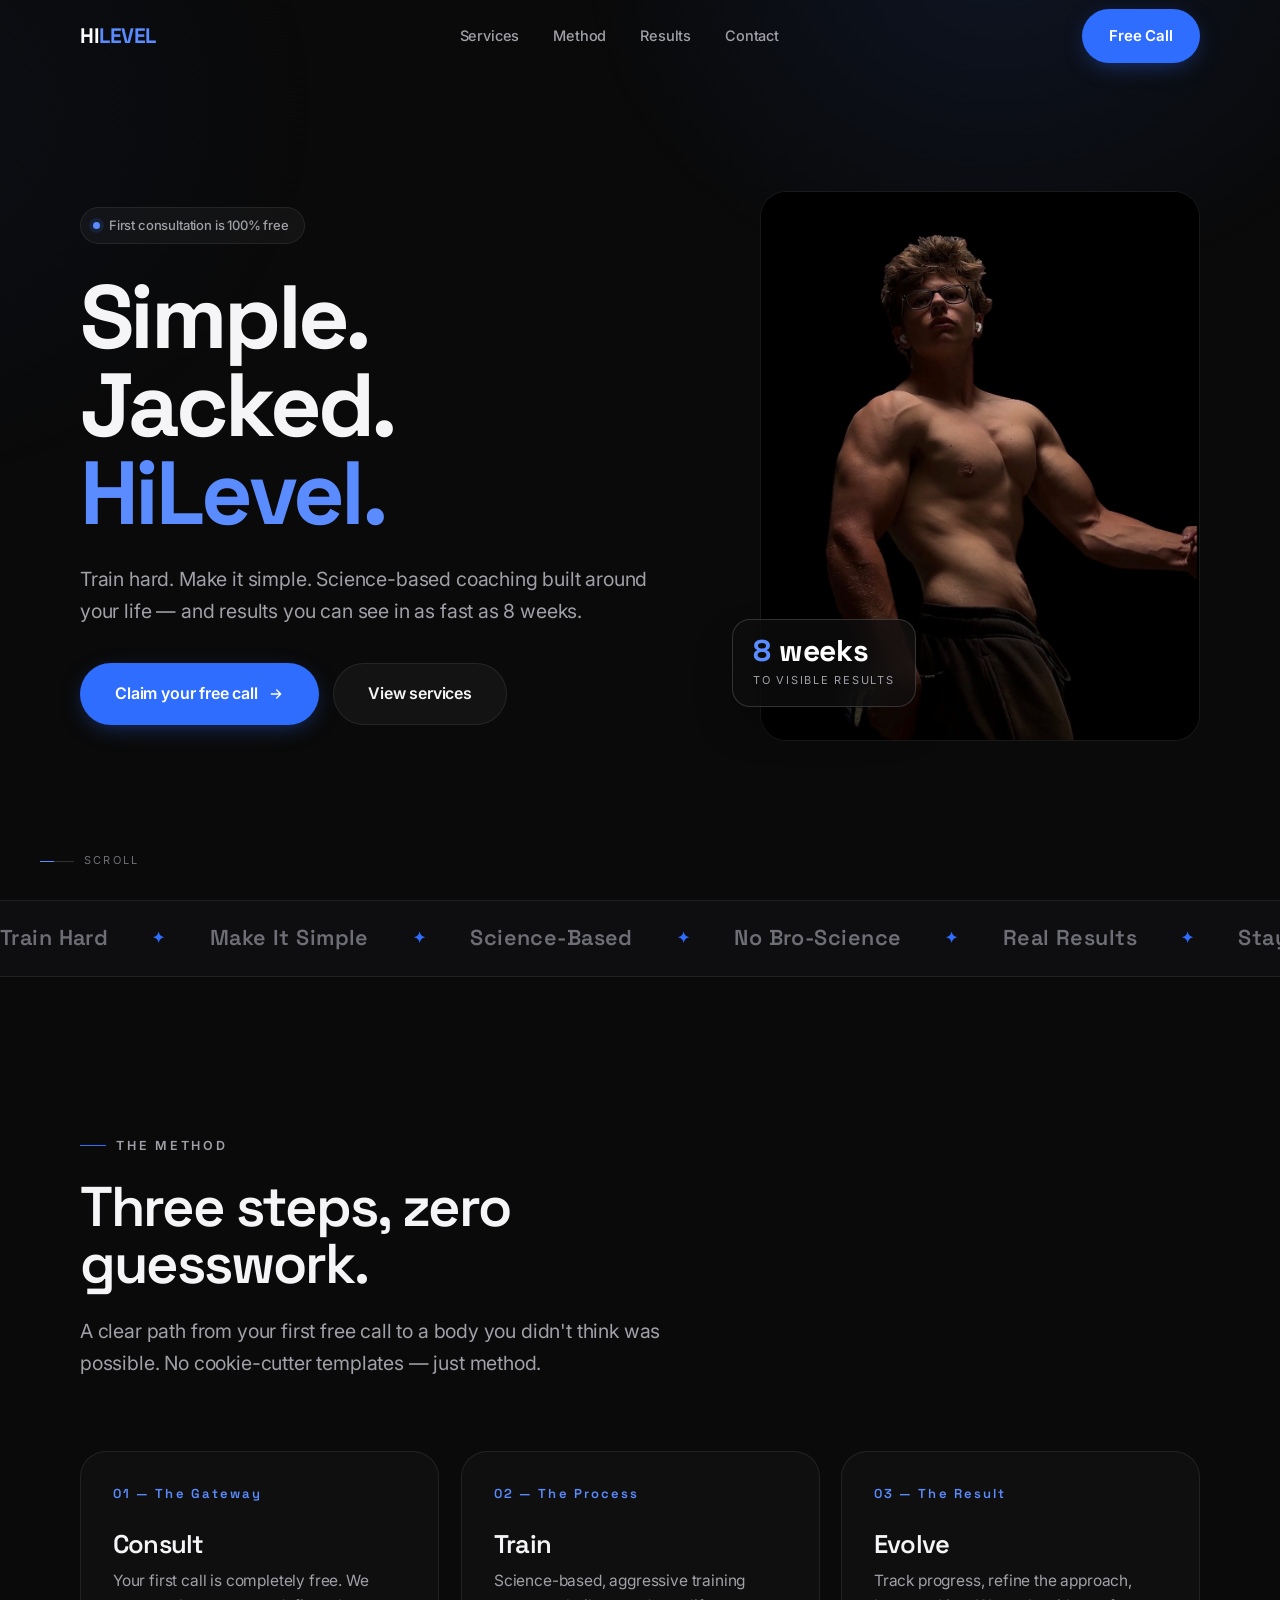
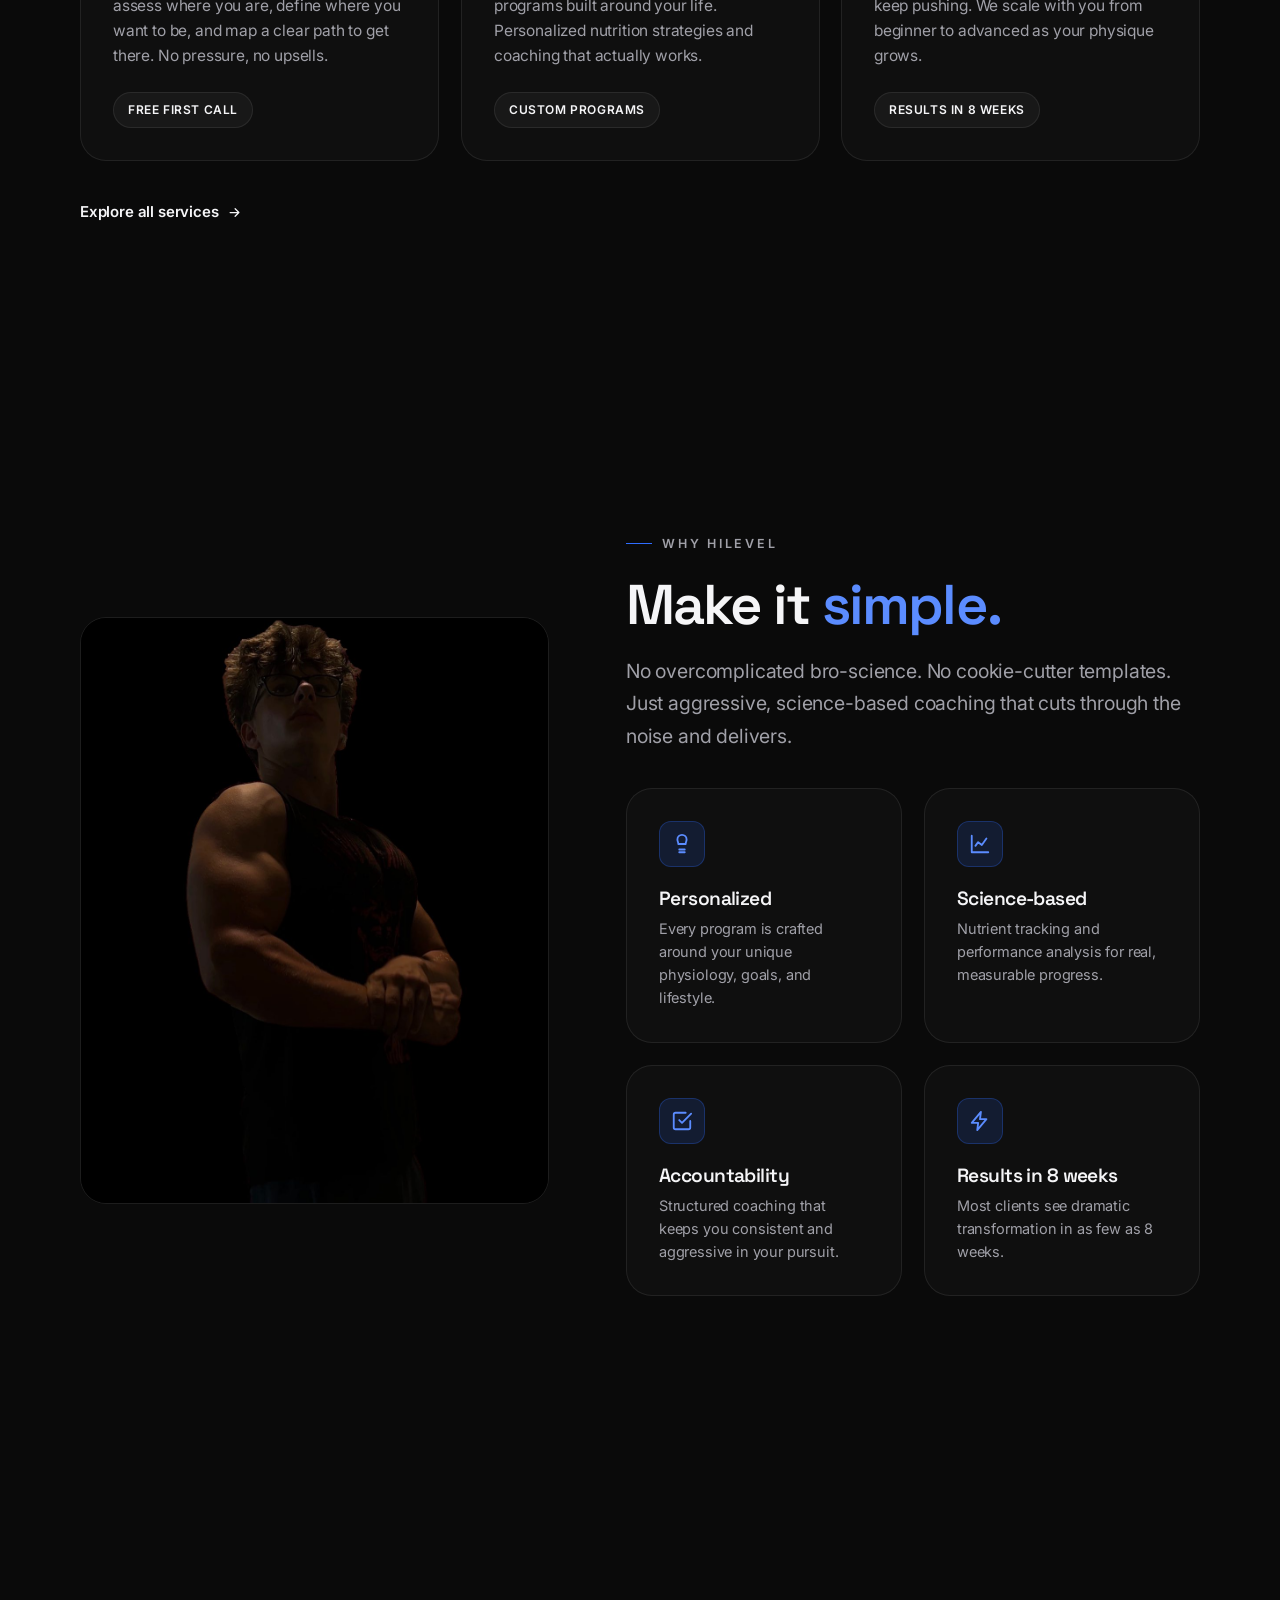
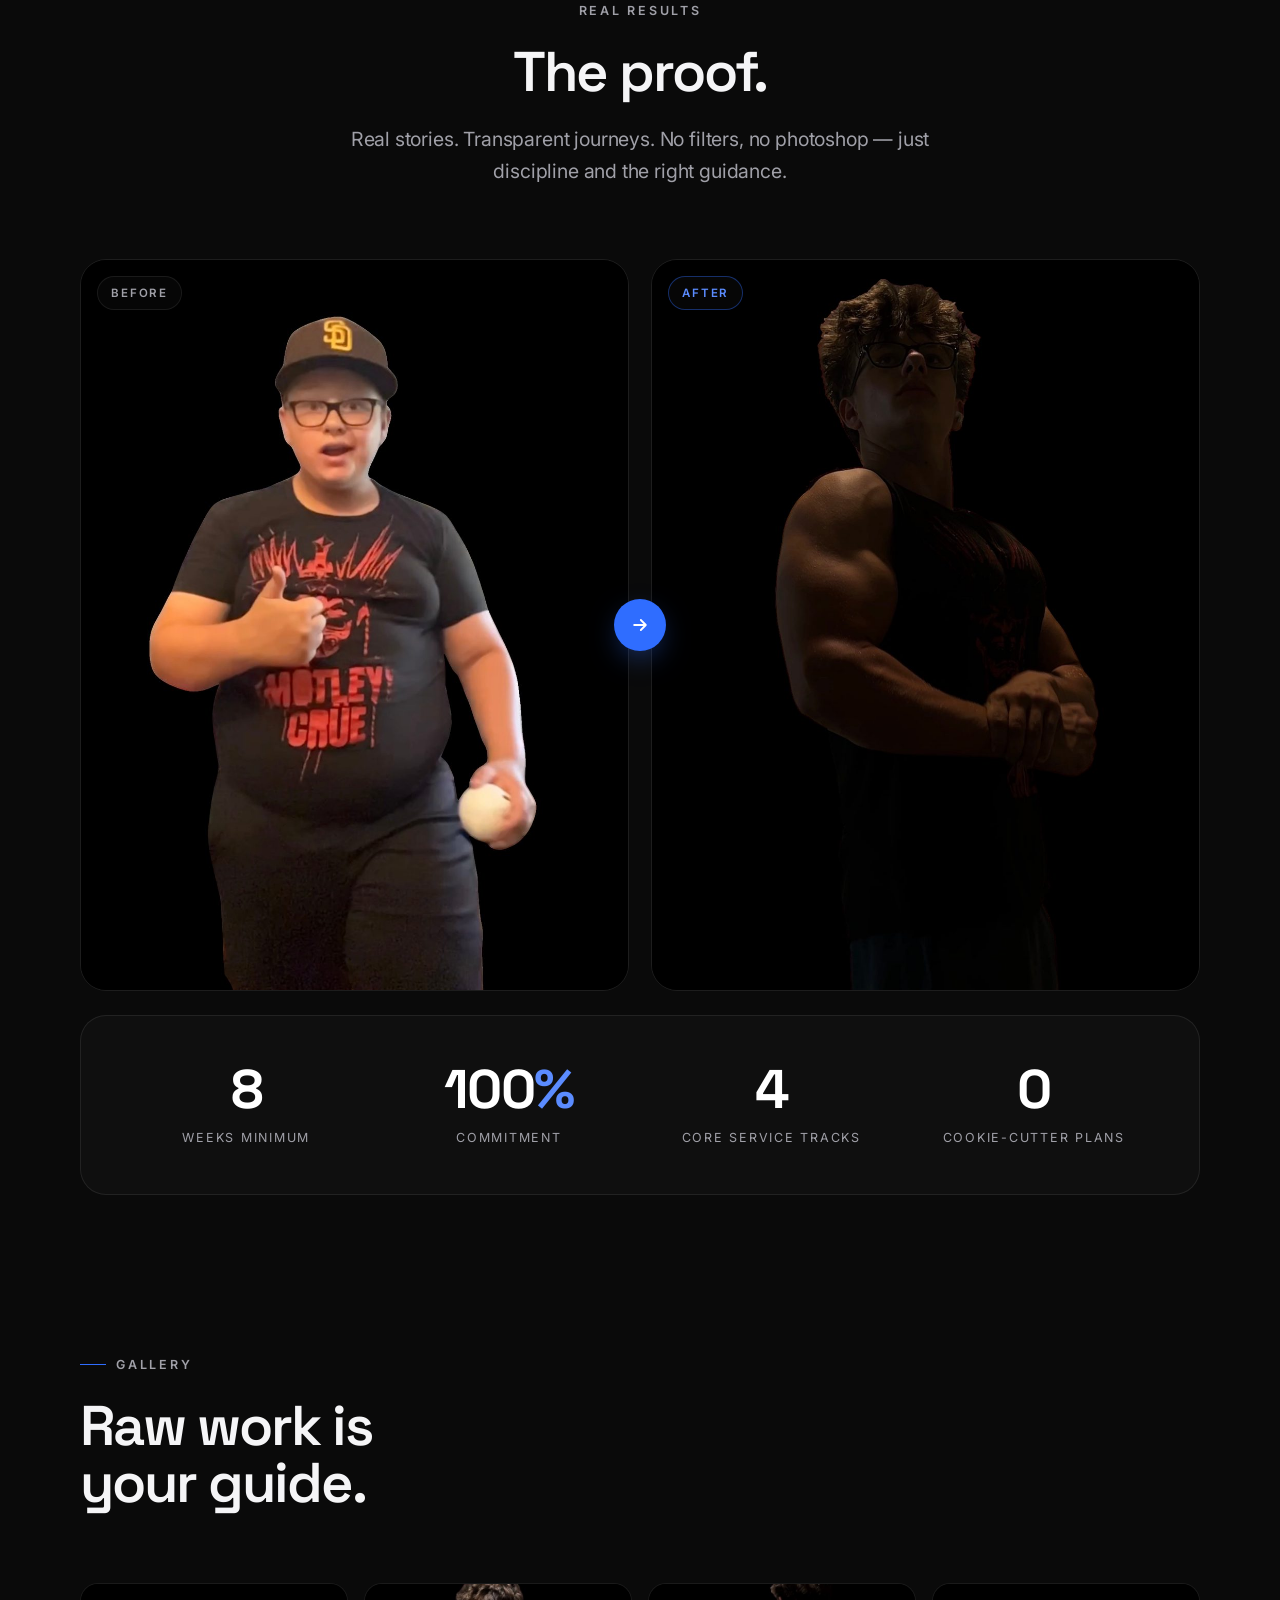
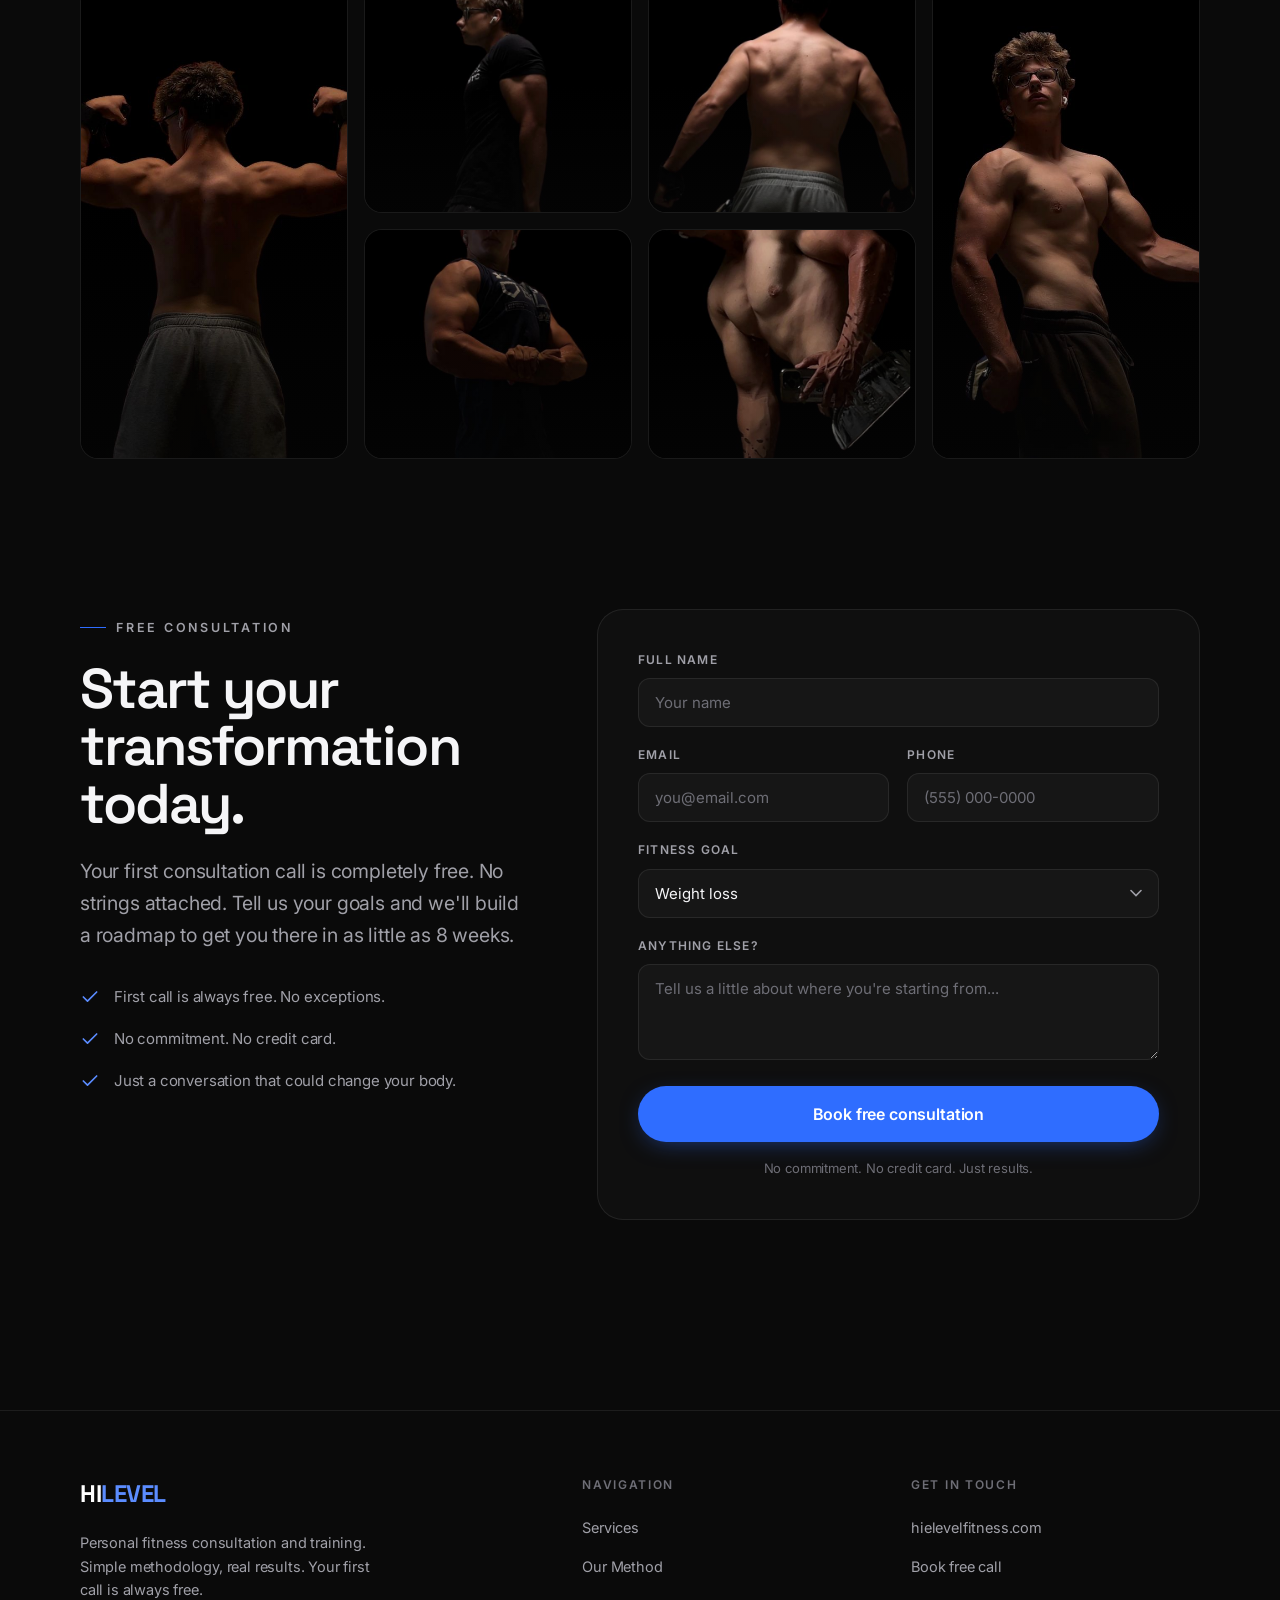
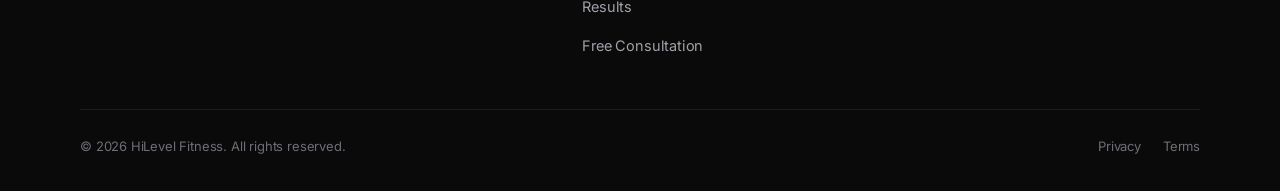
==== commit 2df50a75: "Update figcaption for 'After' image" ====
--- a/index.html
+++ b/index.html
@@ -180,7 +180,7 @@
           </figure>
           <figure class="after">
             <img src="assets/img/2.jpg" alt="Client after the HiLevel program" loading="lazy" />
-            <figcaption>After · 8 weeks</figcaption>
+            <figcaption>After</figcaption>
           </figure>
           <div class="ba-arrow" aria-hidden="true">
             <svg viewBox="0 0 24 24" width="20" height="20" fill="none" stroke="currentColor" stroke-width="2.2" stroke-linecap="round" stroke-linejoin="round"><path d="M5 12h14M13 6l6 6-6 6"/></svg>
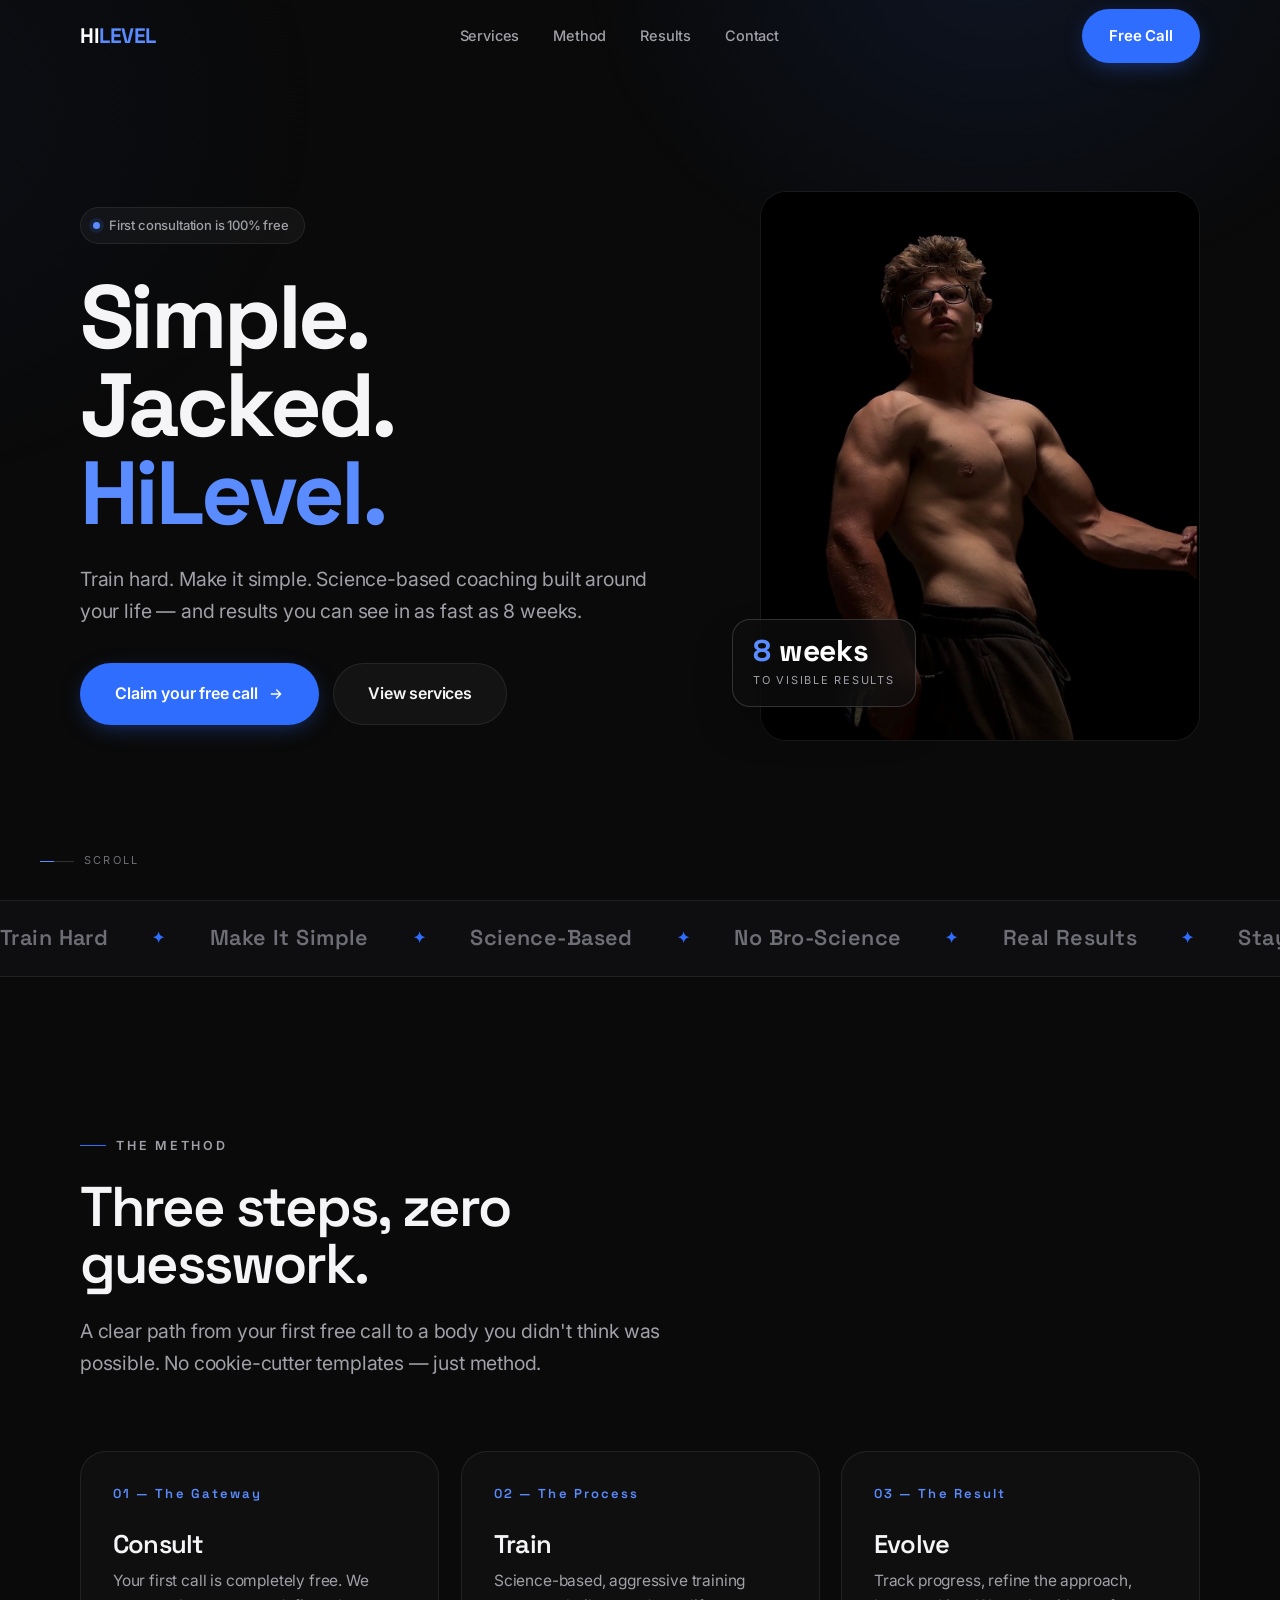
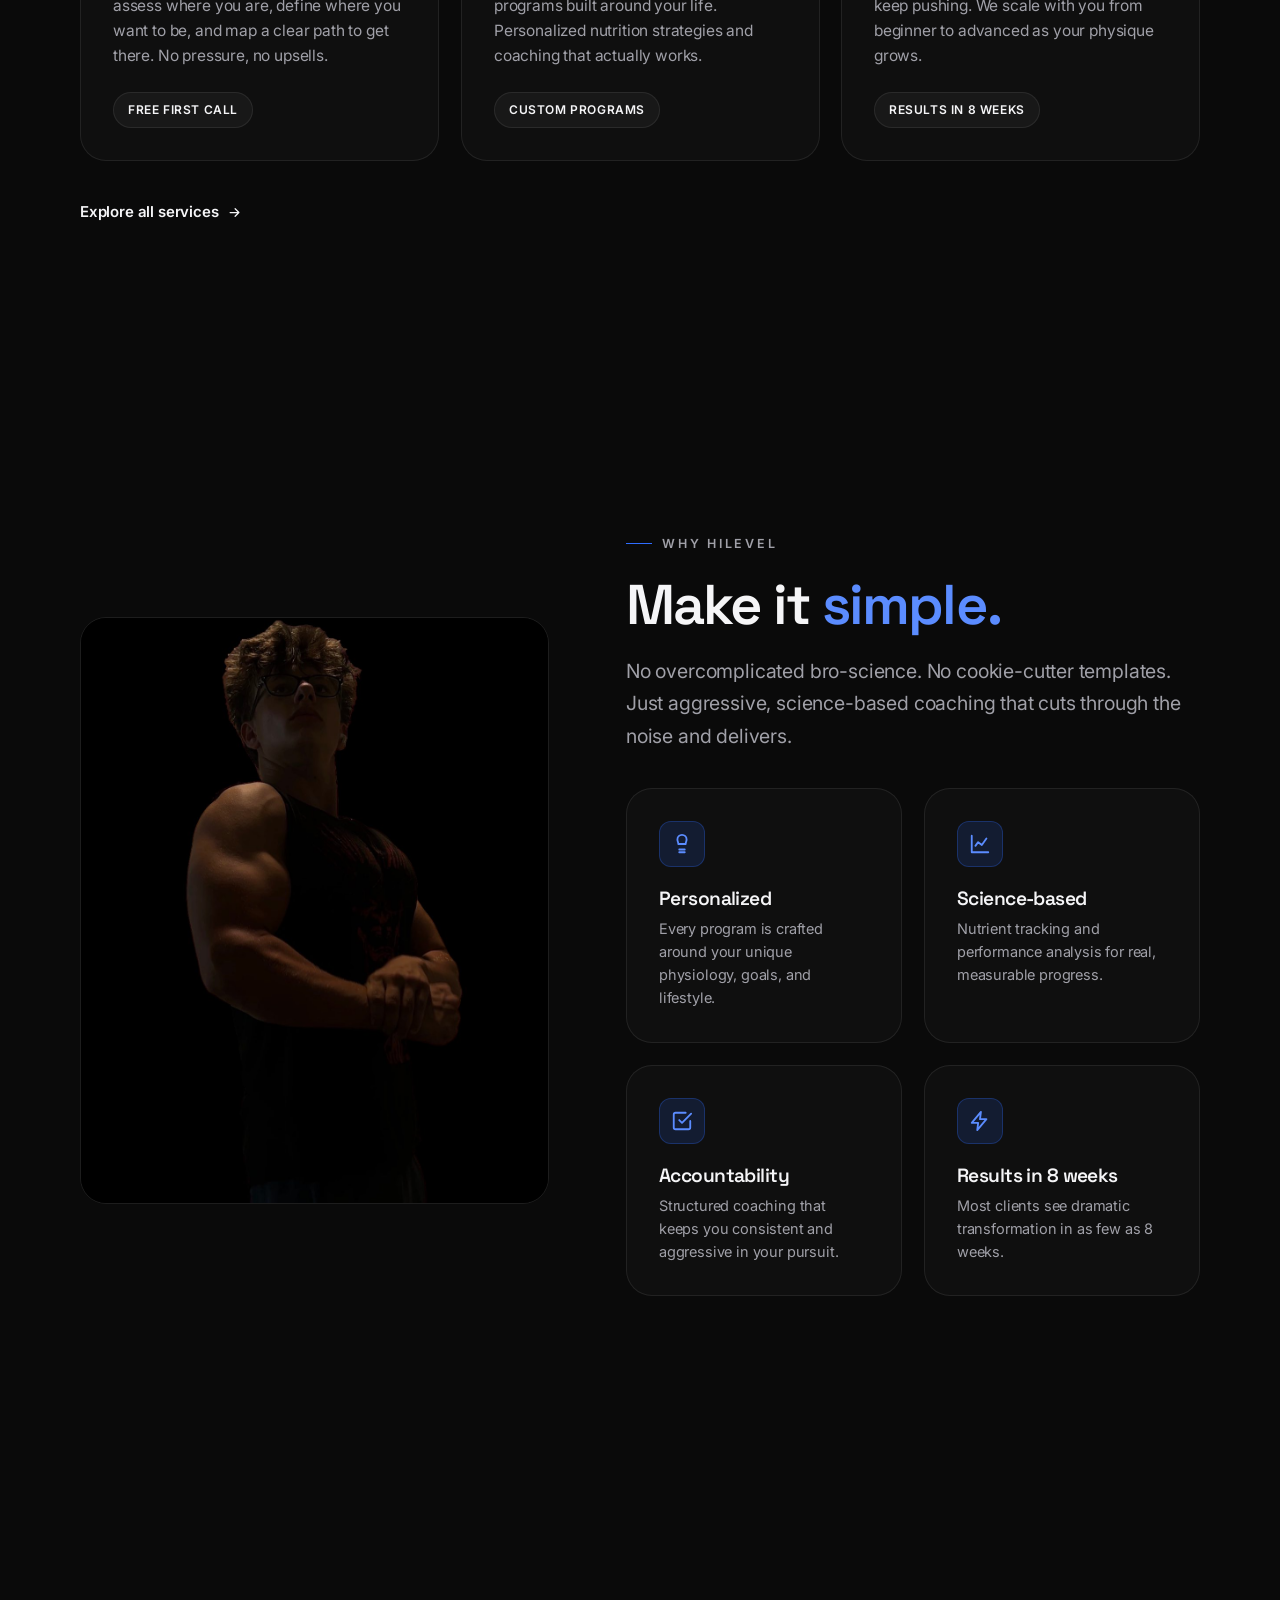
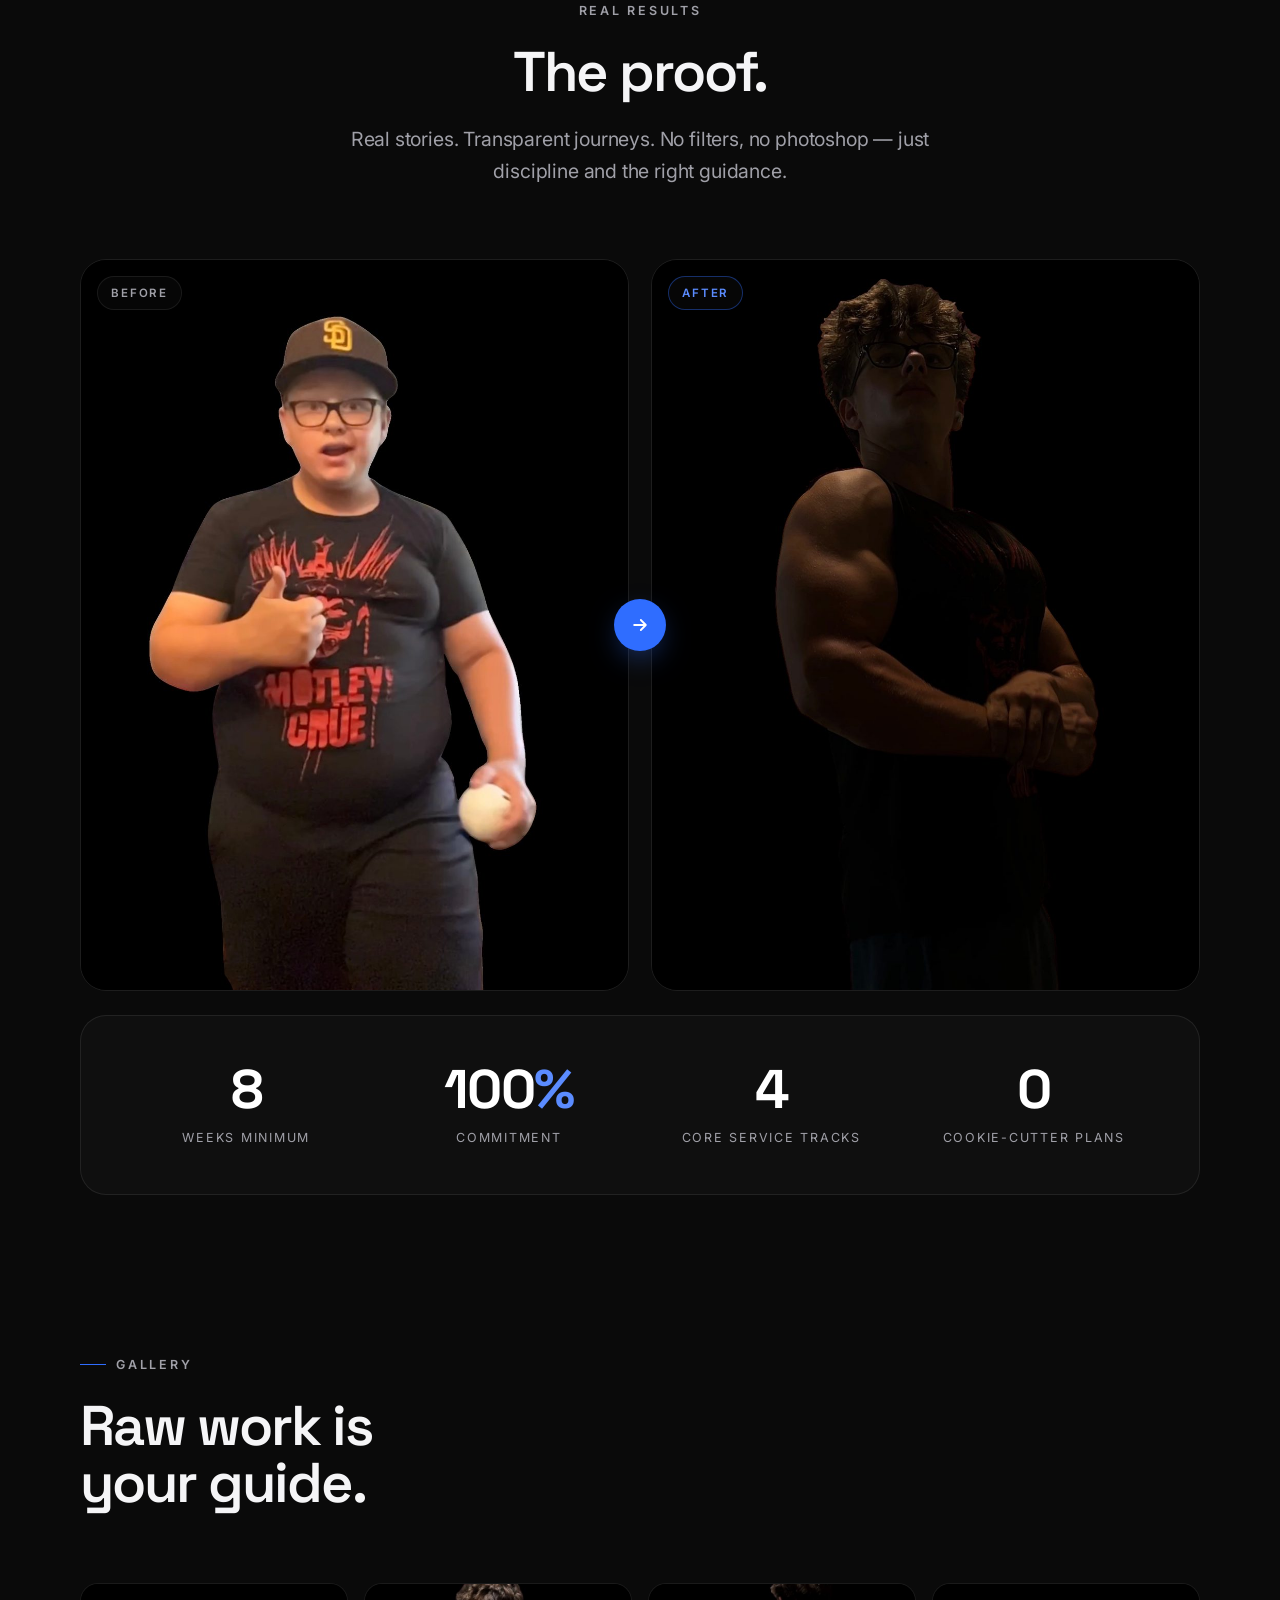
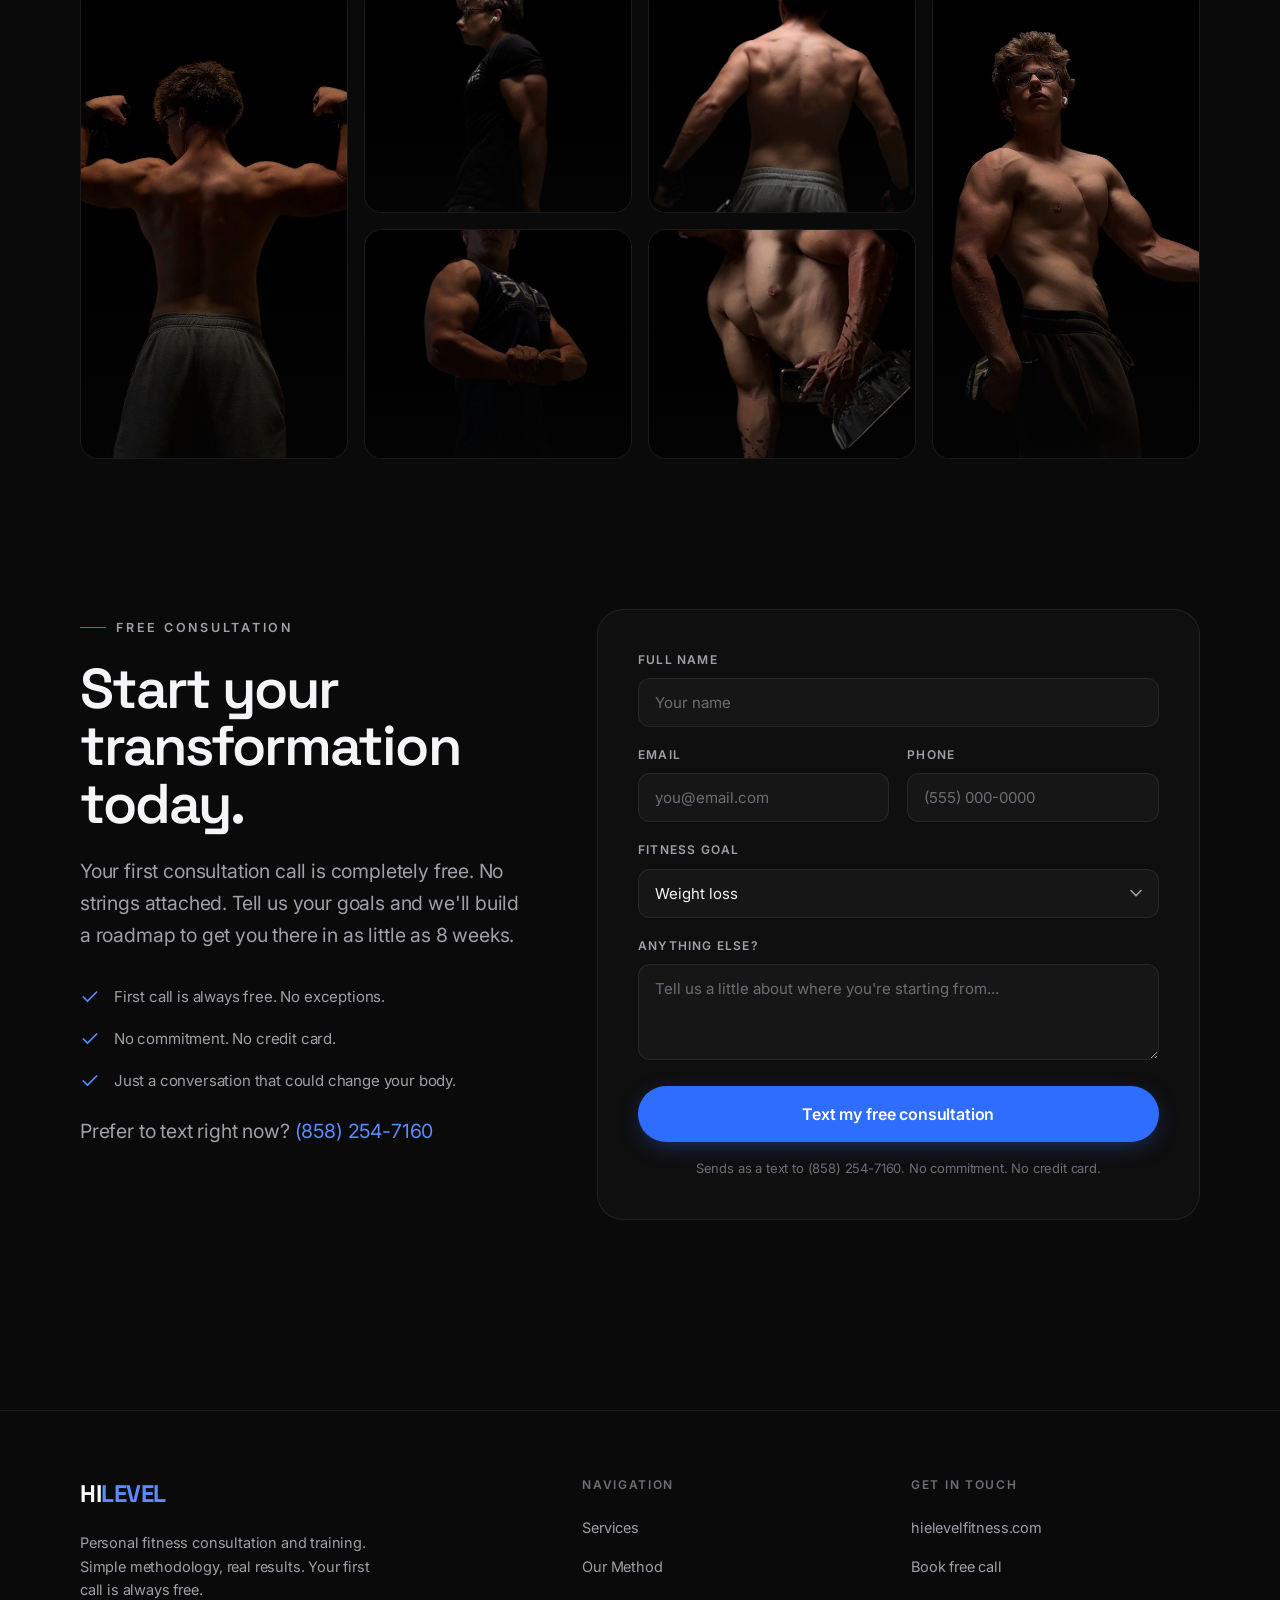
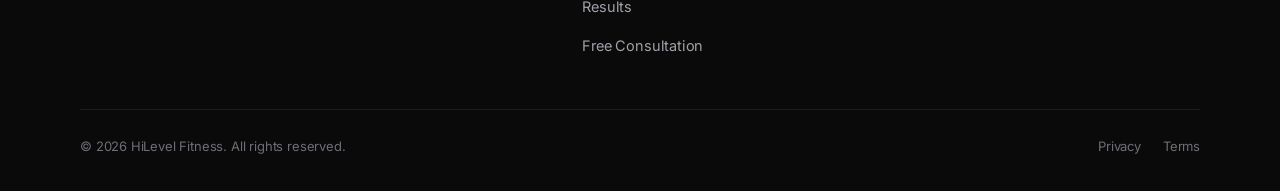
==== commit fa321dec: "Wire contact form to text (858) 254-7160 The consultation form previously showed a success state and" ====
--- a/index.html
+++ b/index.html
@@ -235,6 +235,7 @@
               Just a conversation that could change your body.
             </li>
           </ul>
+          <p class="lead" style="margin-top:22px;">Prefer to text right now? <a id="sms-direct" href="sms:+18582547160" class="accent">(858) 254-7160</a></p>
         </div>
 
         <div class="form-card reveal d1">
@@ -267,8 +268,8 @@
               <label for="message">Anything else?</label>
               <textarea id="message" name="message" placeholder="Tell us a little about where you're starting from..."></textarea>
             </div>
-            <button type="submit" class="btn btn-primary btn-lg btn-block">Book free consultation</button>
-            <p class="form-note">No commitment. No credit card. Just results.</p>
+            <button type="submit" class="btn btn-primary btn-lg btn-block">Text my free consultation</button>
+            <p class="form-note">Sends as a text to (858) 254-7160. No commitment. No credit card.</p>
           </form>
 
           <div class="form-success" id="form-success">
@@ -276,7 +277,8 @@
               <svg viewBox="0 0 24 24" width="28" height="28" fill="none" stroke="currentColor" stroke-width="2.2" stroke-linecap="round" stroke-linejoin="round"><path d="M20 6 9 17l-5-5"/></svg>
             </div>
             <h3>You're in.</h3>
-            <p>Your free consultation request is booked. We'll reach out shortly to lock in your first call.</p>
+            <p>Your text is ready to send in your messaging app. Hit send and we'll reply shortly to lock in your first call.</p>
+            <a id="sms-fallback" class="btn btn-primary btn-block" href="sms:+18582547160">Open my text message</a>
           </div>
         </div>
       </div>
--- a/css/styles.css
+++ b/css/styles.css
@@ -727,6 +727,7 @@
 }
 .form-success h3 { font-size: 1.5rem; margin-bottom: 10px; }
 .form-success p { color: var(--text-2); margin: 0; }
+.form-success #sms-fallback { margin-top: 22px; max-width: 320px; margin-inline: auto; }
 
 /* ---------- Services: accordion ---------- */
 .accordion { display: grid; gap: 14px; }
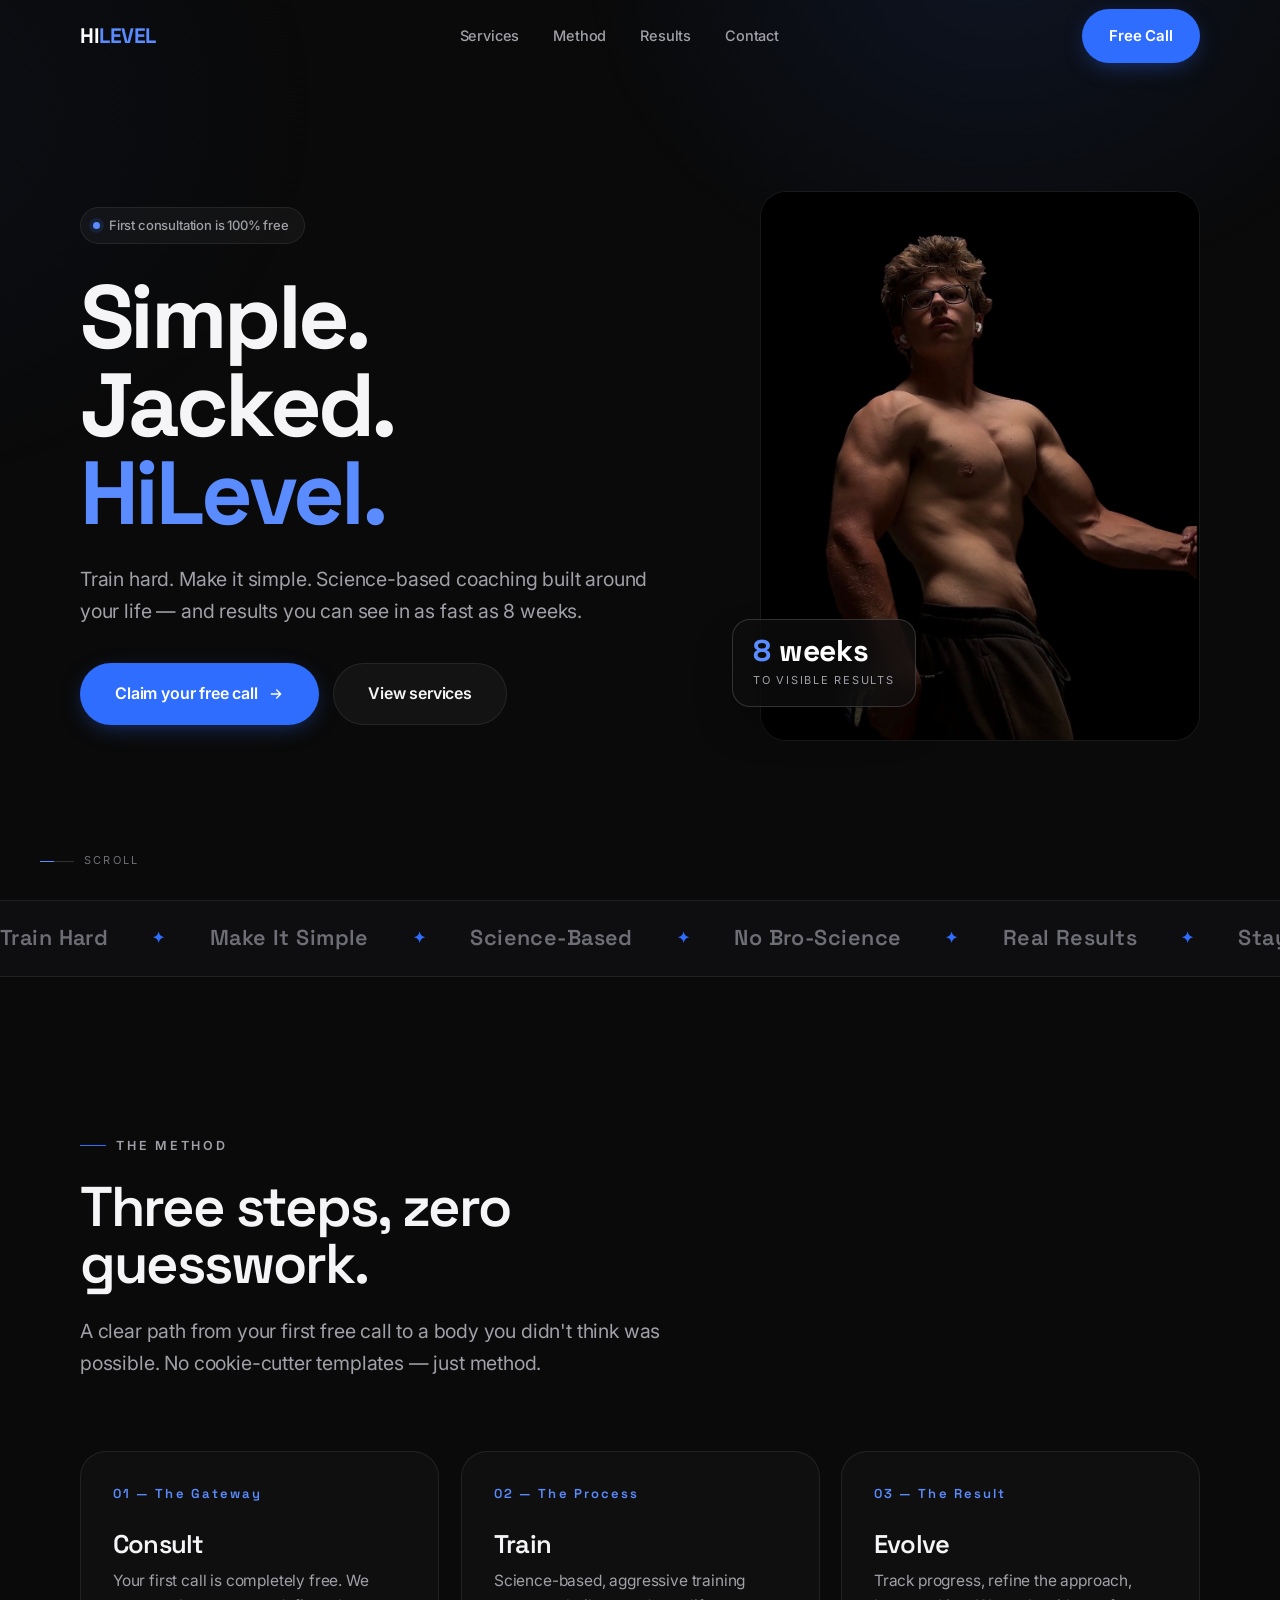
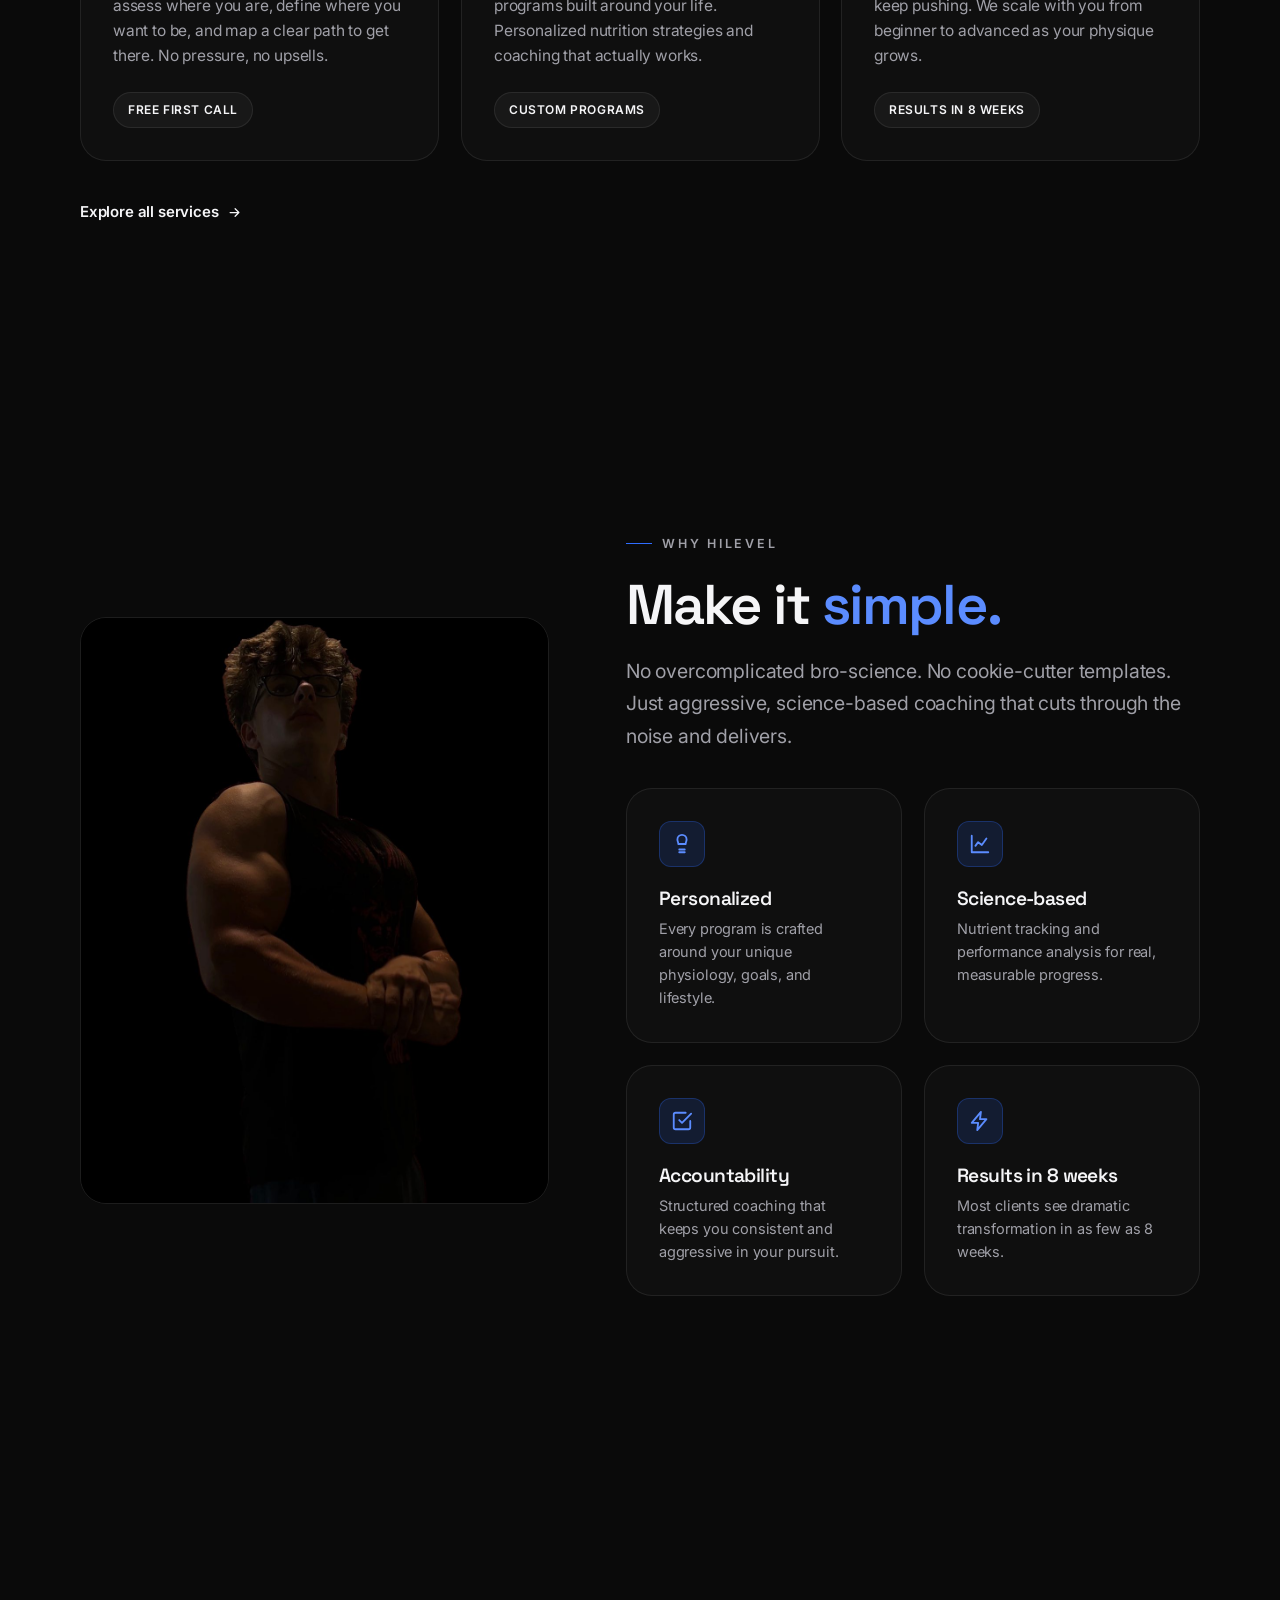
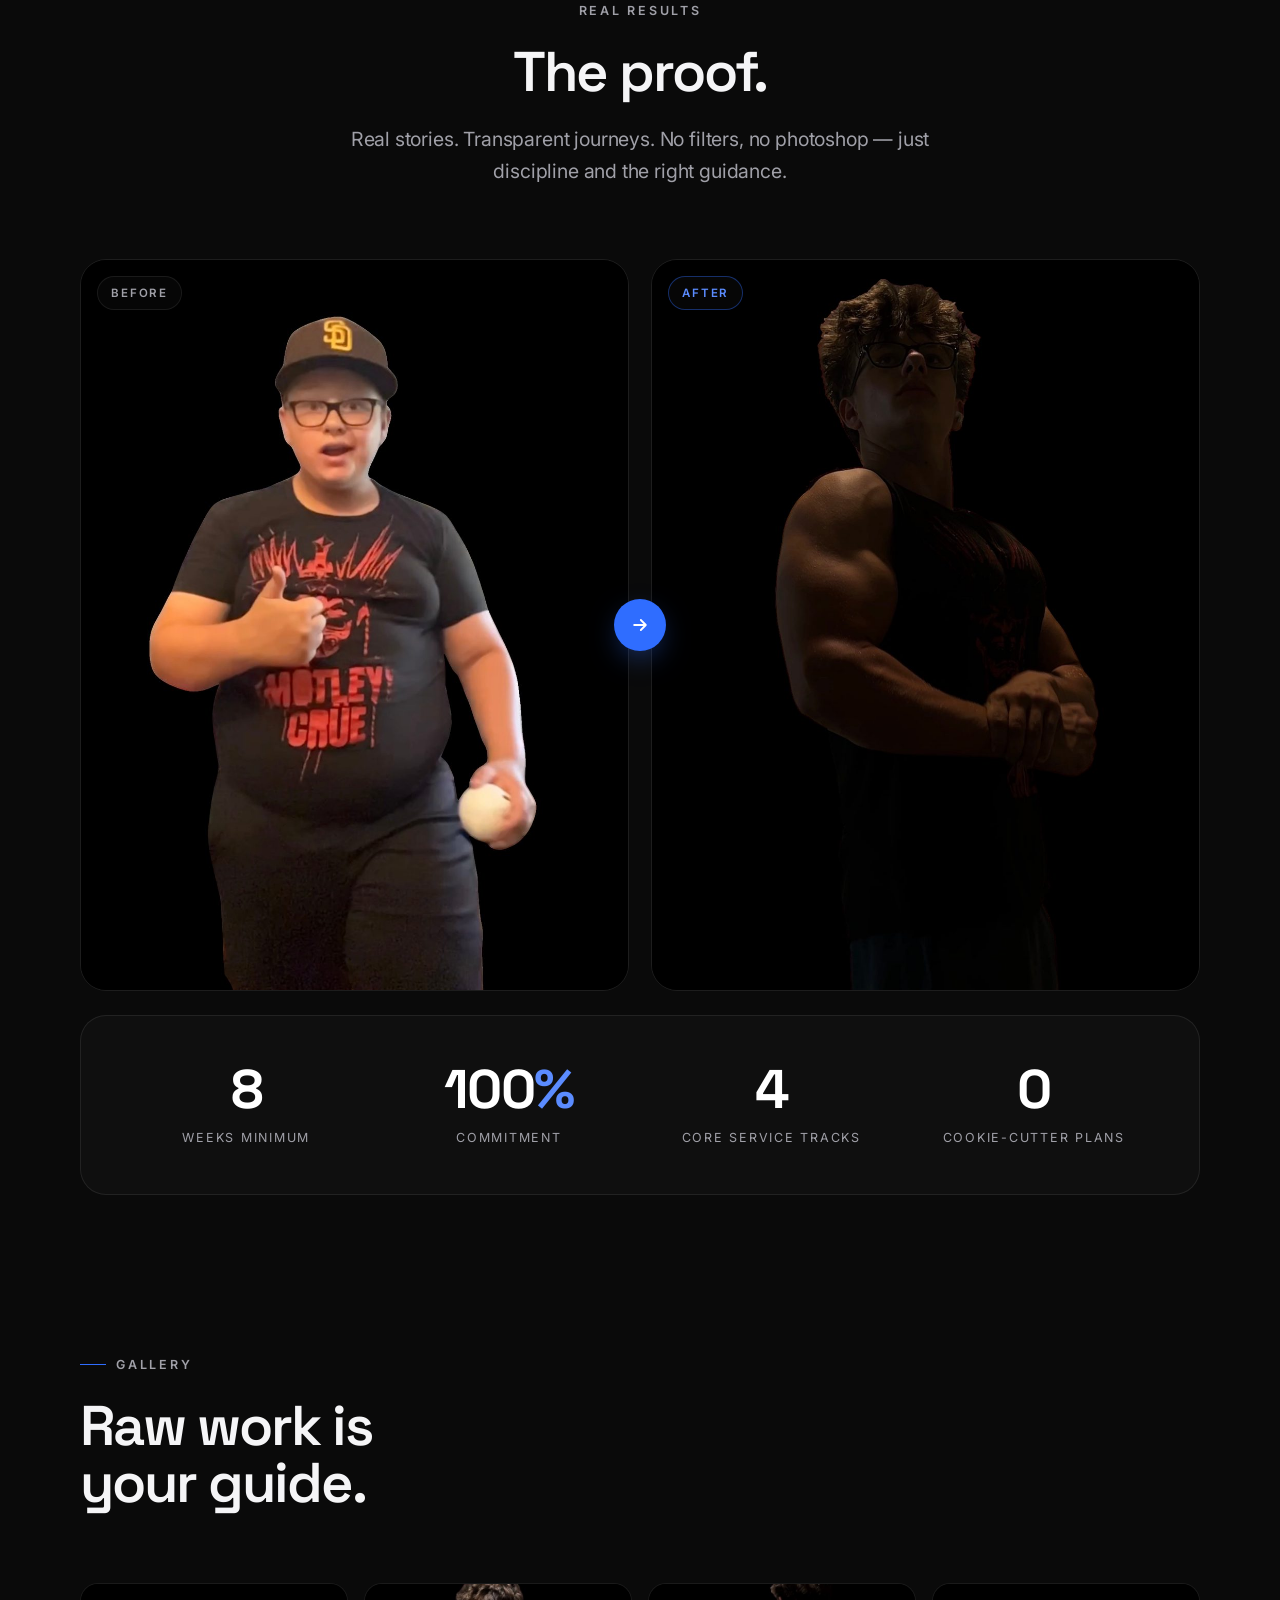
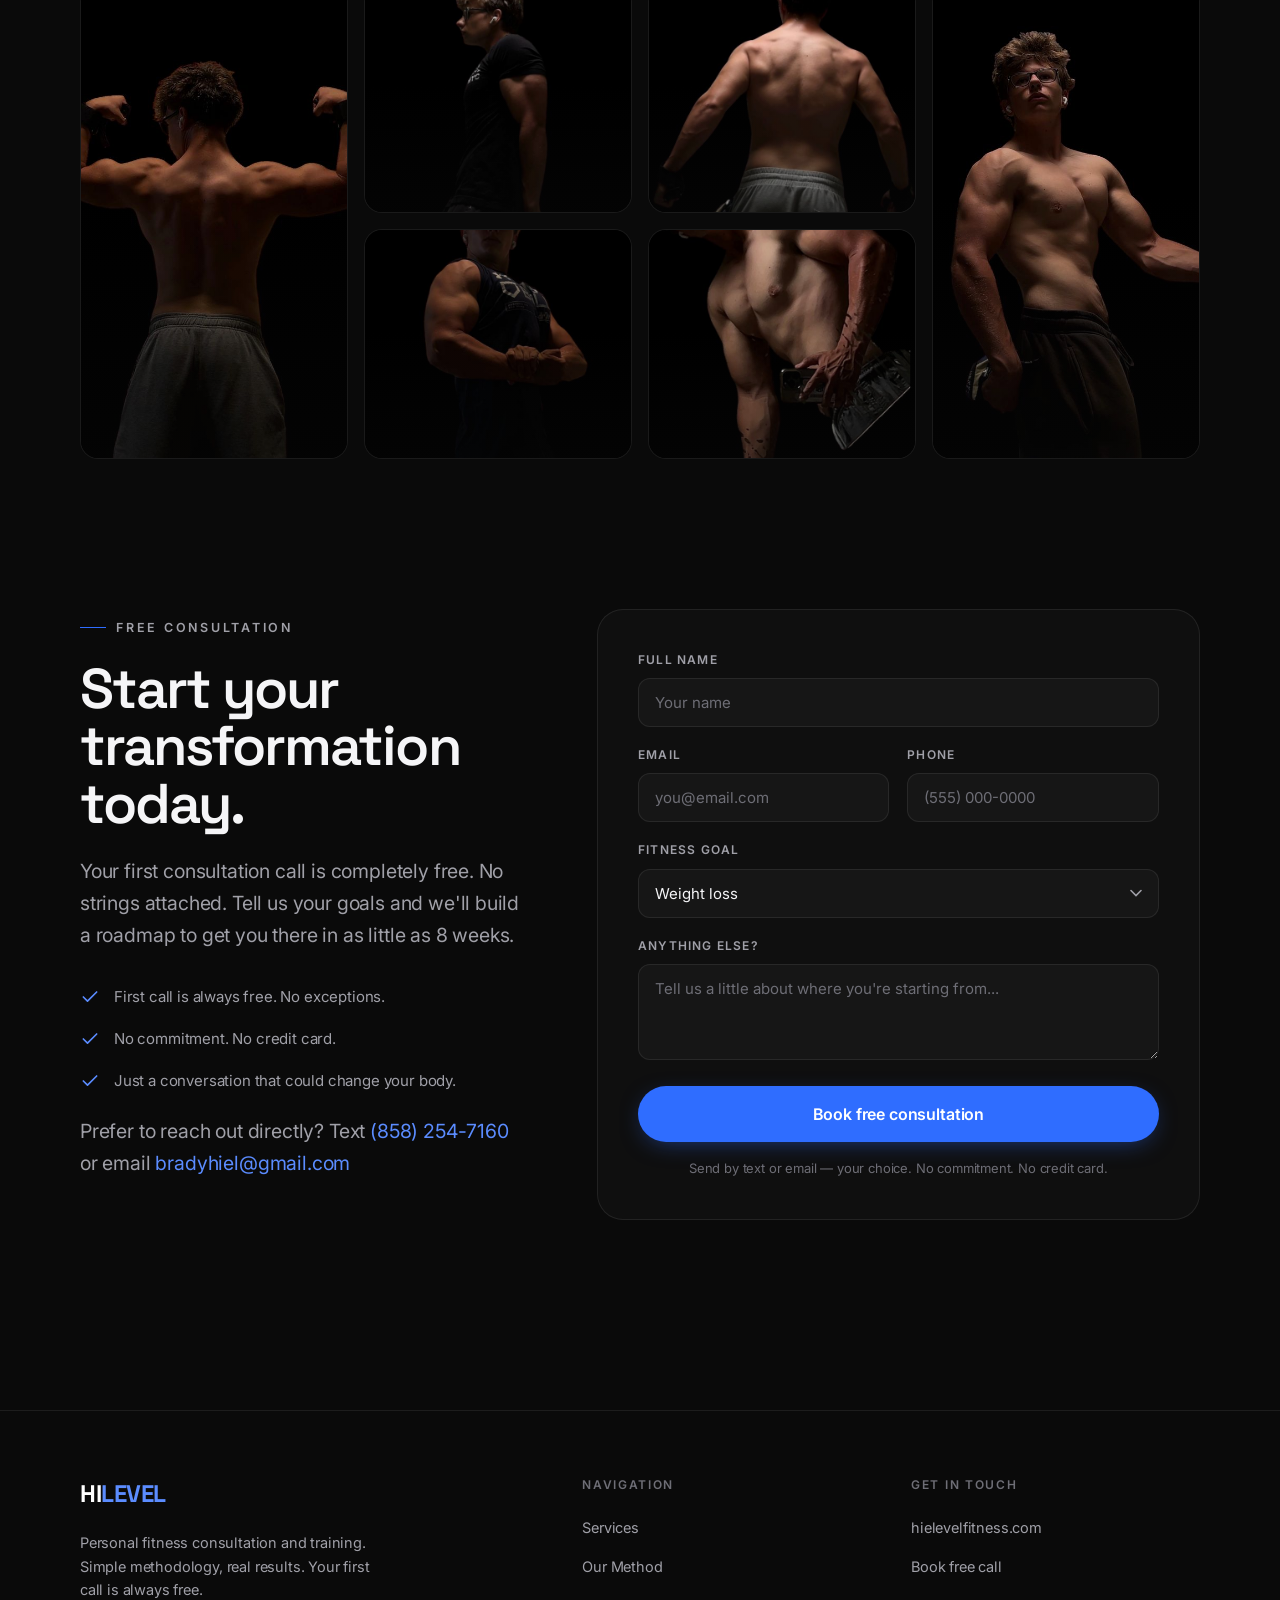
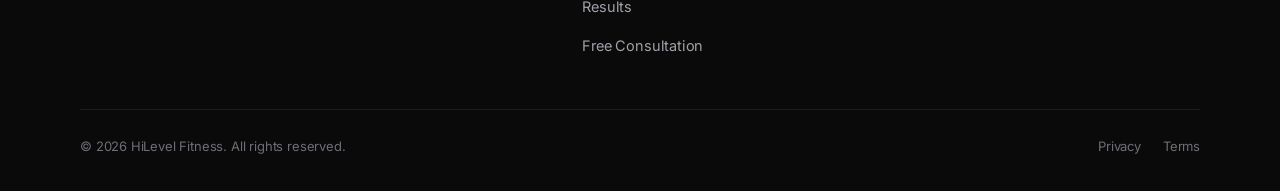
==== commit fe65fabb: "Offer text or email on contact form, tighten success spacing The success state now presents both han" ====
--- a/index.html
+++ b/index.html
@@ -235,7 +235,7 @@
               Just a conversation that could change your body.
             </li>
           </ul>
-          <p class="lead" style="margin-top:22px;">Prefer to text right now? <a id="sms-direct" href="sms:+18582547160" class="accent">(858) 254-7160</a></p>
+          <p class="lead" style="margin-top:22px;">Prefer to reach out directly? Text <a id="sms-direct" href="sms:+18582547160" class="accent">(858) 254-7160</a> or email <a id="mail-direct" href="mailto:bradyhiel@gmail.com" class="accent">bradyhiel@gmail.com</a></p>
         </div>
 
         <div class="form-card reveal d1">
@@ -268,8 +268,8 @@
               <label for="message">Anything else?</label>
               <textarea id="message" name="message" placeholder="Tell us a little about where you're starting from..."></textarea>
             </div>
-            <button type="submit" class="btn btn-primary btn-lg btn-block">Text my free consultation</button>
-            <p class="form-note">Sends as a text to (858) 254-7160. No commitment. No credit card.</p>
+            <button type="submit" class="btn btn-primary btn-lg btn-block">Book free consultation</button>
+            <p class="form-note">Send by text or email &mdash; your choice. No commitment. No credit card.</p>
           </form>
 
           <div class="form-success" id="form-success">
@@ -277,8 +277,12 @@
               <svg viewBox="0 0 24 24" width="28" height="28" fill="none" stroke="currentColor" stroke-width="2.2" stroke-linecap="round" stroke-linejoin="round"><path d="M20 6 9 17l-5-5"/></svg>
             </div>
             <h3>You're in.</h3>
-            <p>Your text is ready to send in your messaging app. Hit send and we'll reply shortly to lock in your first call.</p>
-            <a id="sms-fallback" class="btn btn-primary btn-block" href="sms:+18582547160">Open my text message</a>
+            <p>Your details are ready to go. Choose how you'd like to send them &mdash; we'll reply shortly to lock in your first call.</p>
+            <div class="success-actions">
+              <a id="sms-fallback" class="btn btn-primary btn-lg btn-block" href="sms:+18582547160">Send as a text</a>
+              <a id="mail-fallback" class="btn btn-ghost btn-lg btn-block" href="mailto:bradyhiel@gmail.com">Send as an email</a>
+            </div>
+            <p class="form-note success-note">Text (858) 254-7160 &middot; Email bradyhiel@gmail.com</p>
           </div>
         </div>
       </div>
--- a/css/styles.css
+++ b/css/styles.css
@@ -725,9 +725,20 @@
   border: 1px solid rgba(47, 109, 255, 0.4);
   color: var(--blue-bright);
 }
-.form-success h3 { font-size: 1.5rem; margin-bottom: 10px; }
+.form-success h3 { font-size: 1.5rem; margin-bottom: 12px; }
 .form-success p { color: var(--text-2); margin: 0; }
-.form-success #sms-fallback { margin-top: 22px; max-width: 320px; margin-inline: auto; }
+.form-success > p {
+  max-width: 380px;
+  margin-inline: auto;
+  line-height: 1.65;
+}
+.success-actions {
+  display: grid;
+  gap: 12px;
+  max-width: 320px;
+  margin: 30px auto 0;
+}
+.form-success .success-note { margin-top: 18px; font-size: 0.82rem; }
 
 /* ---------- Services: accordion ---------- */
 .accordion { display: grid; gap: 14px; }
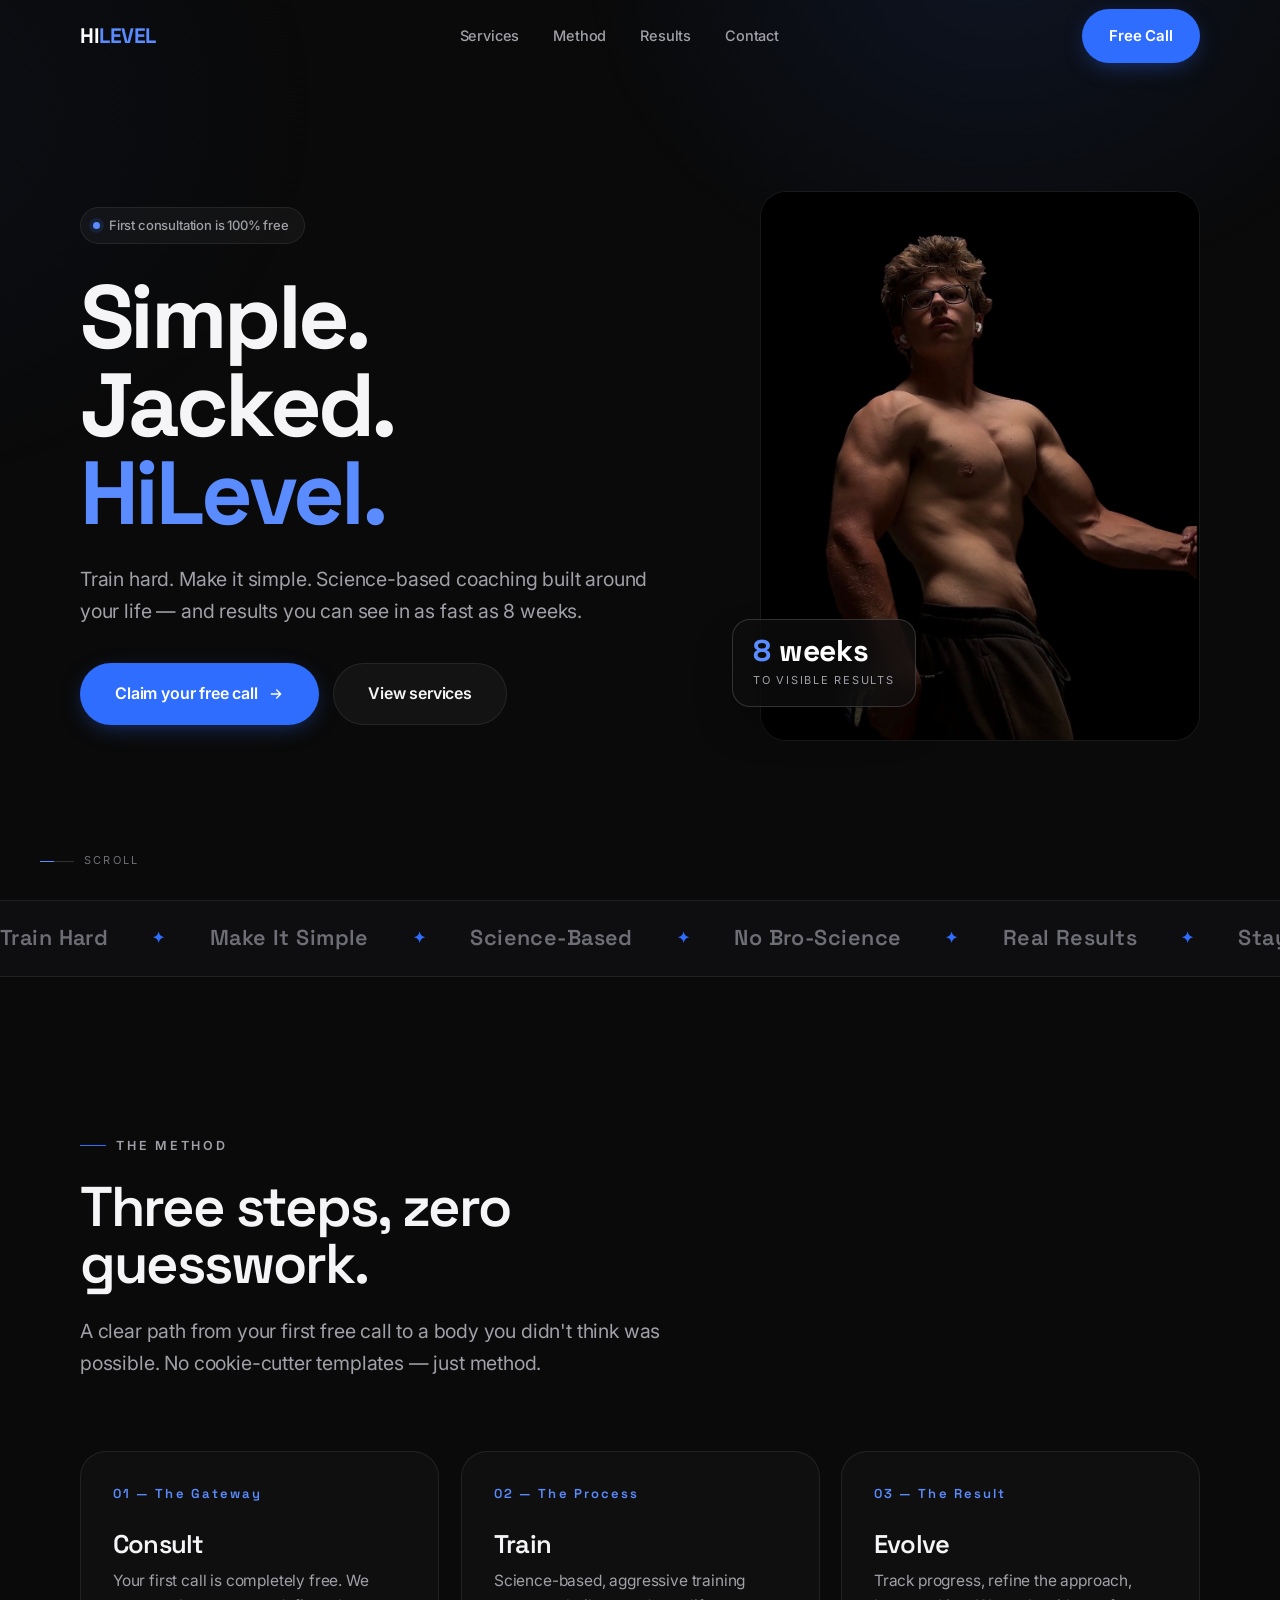
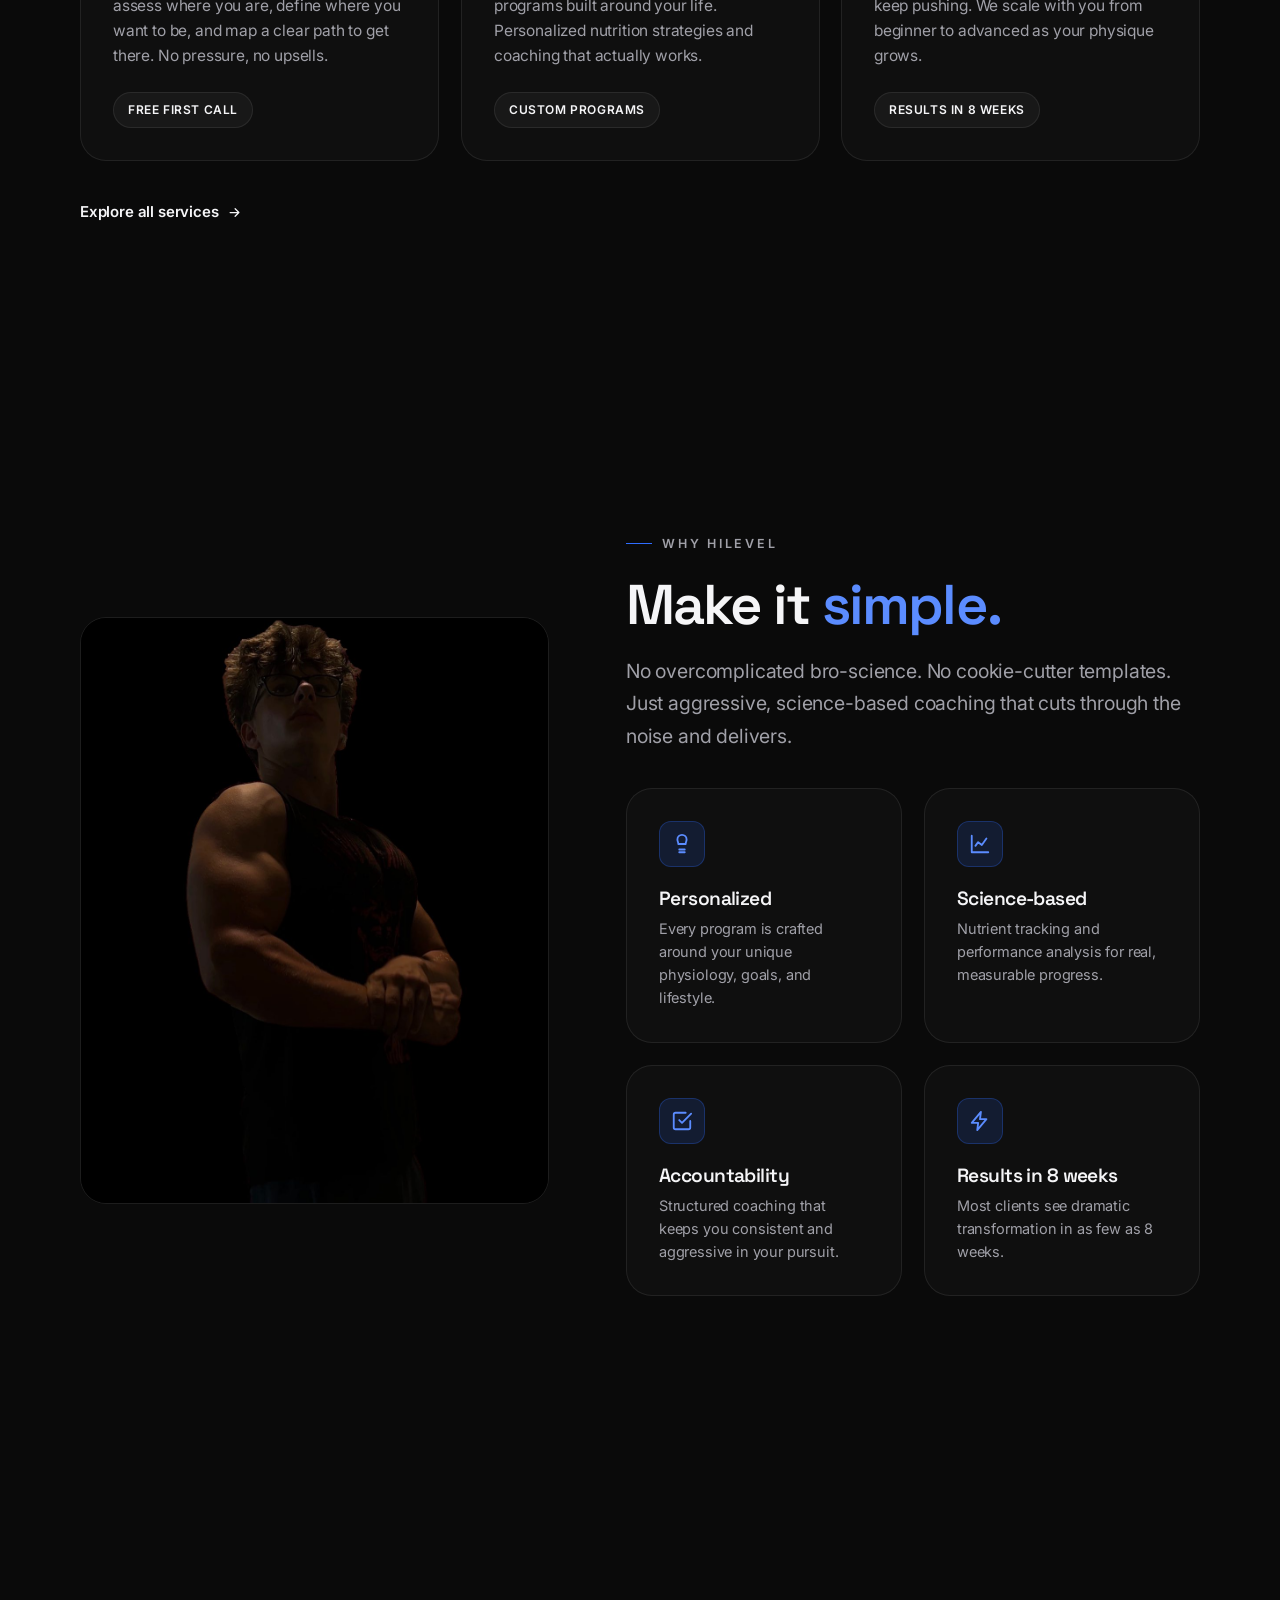
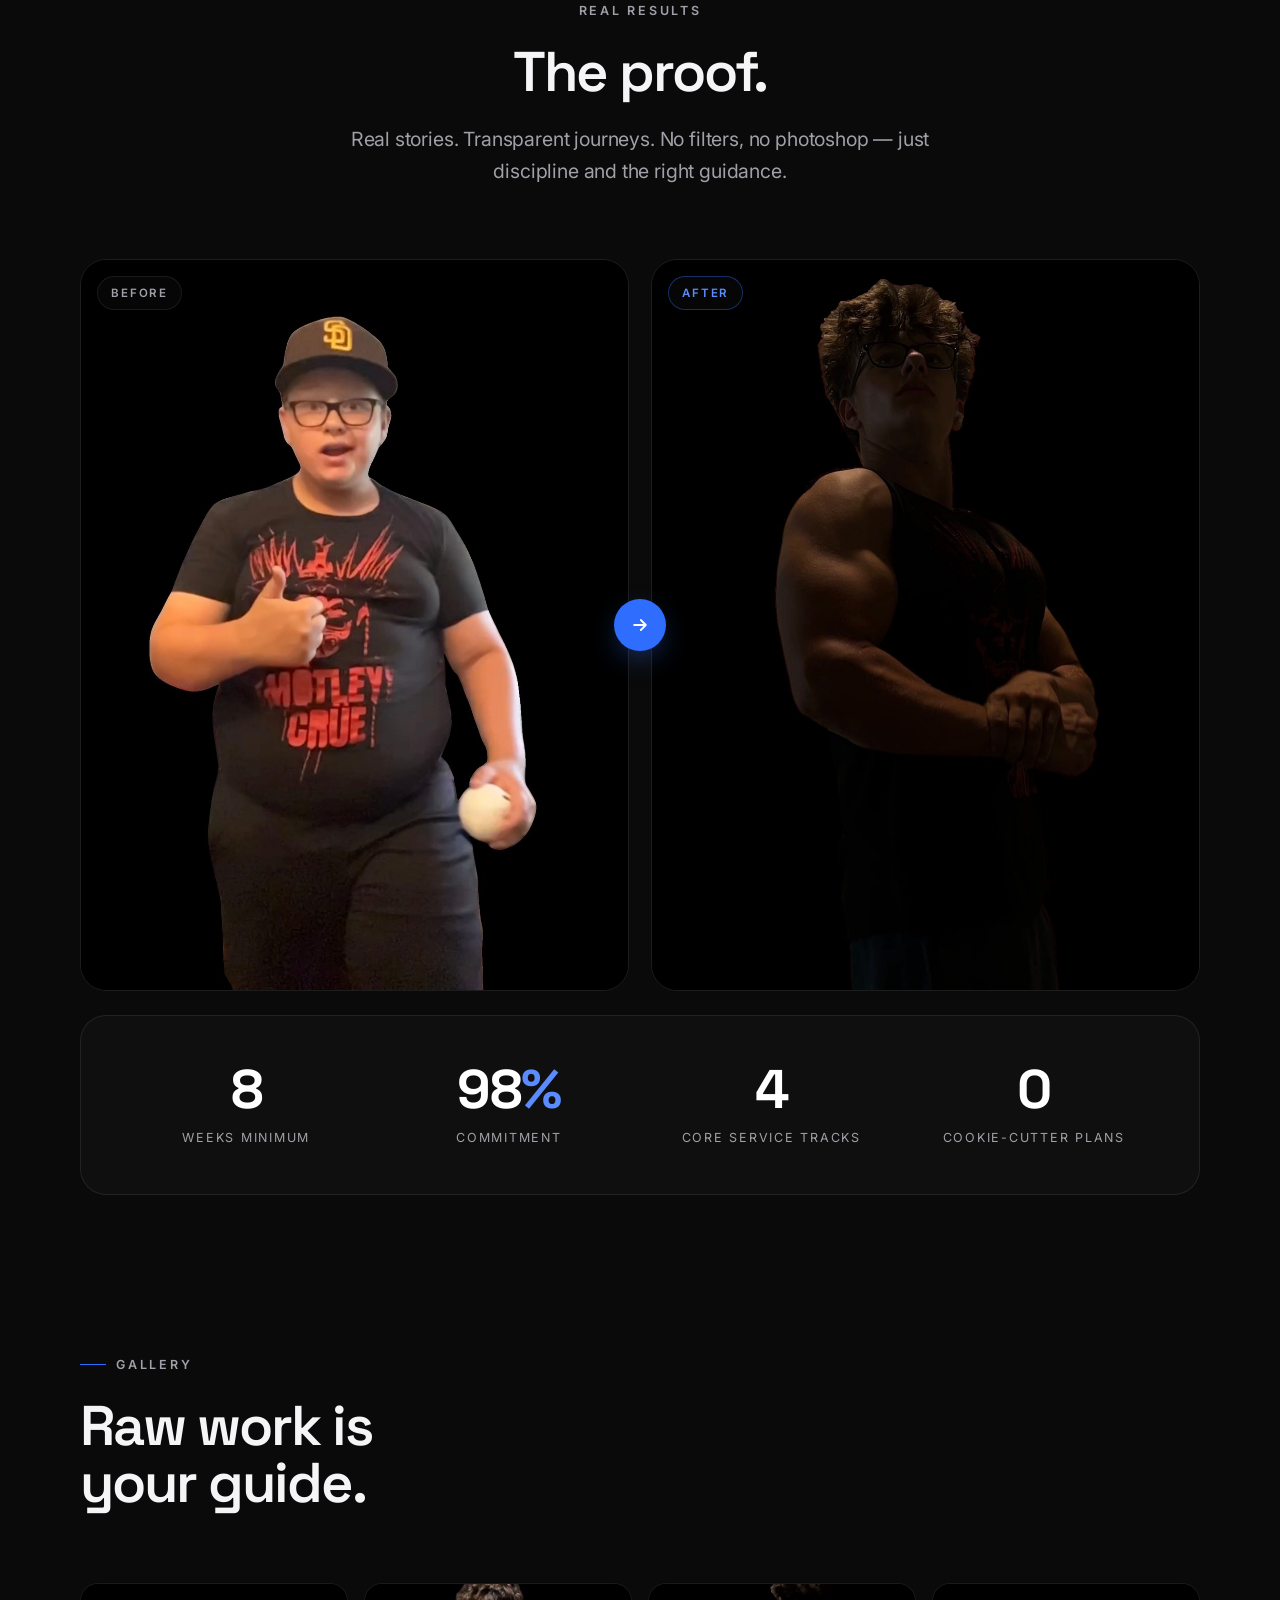
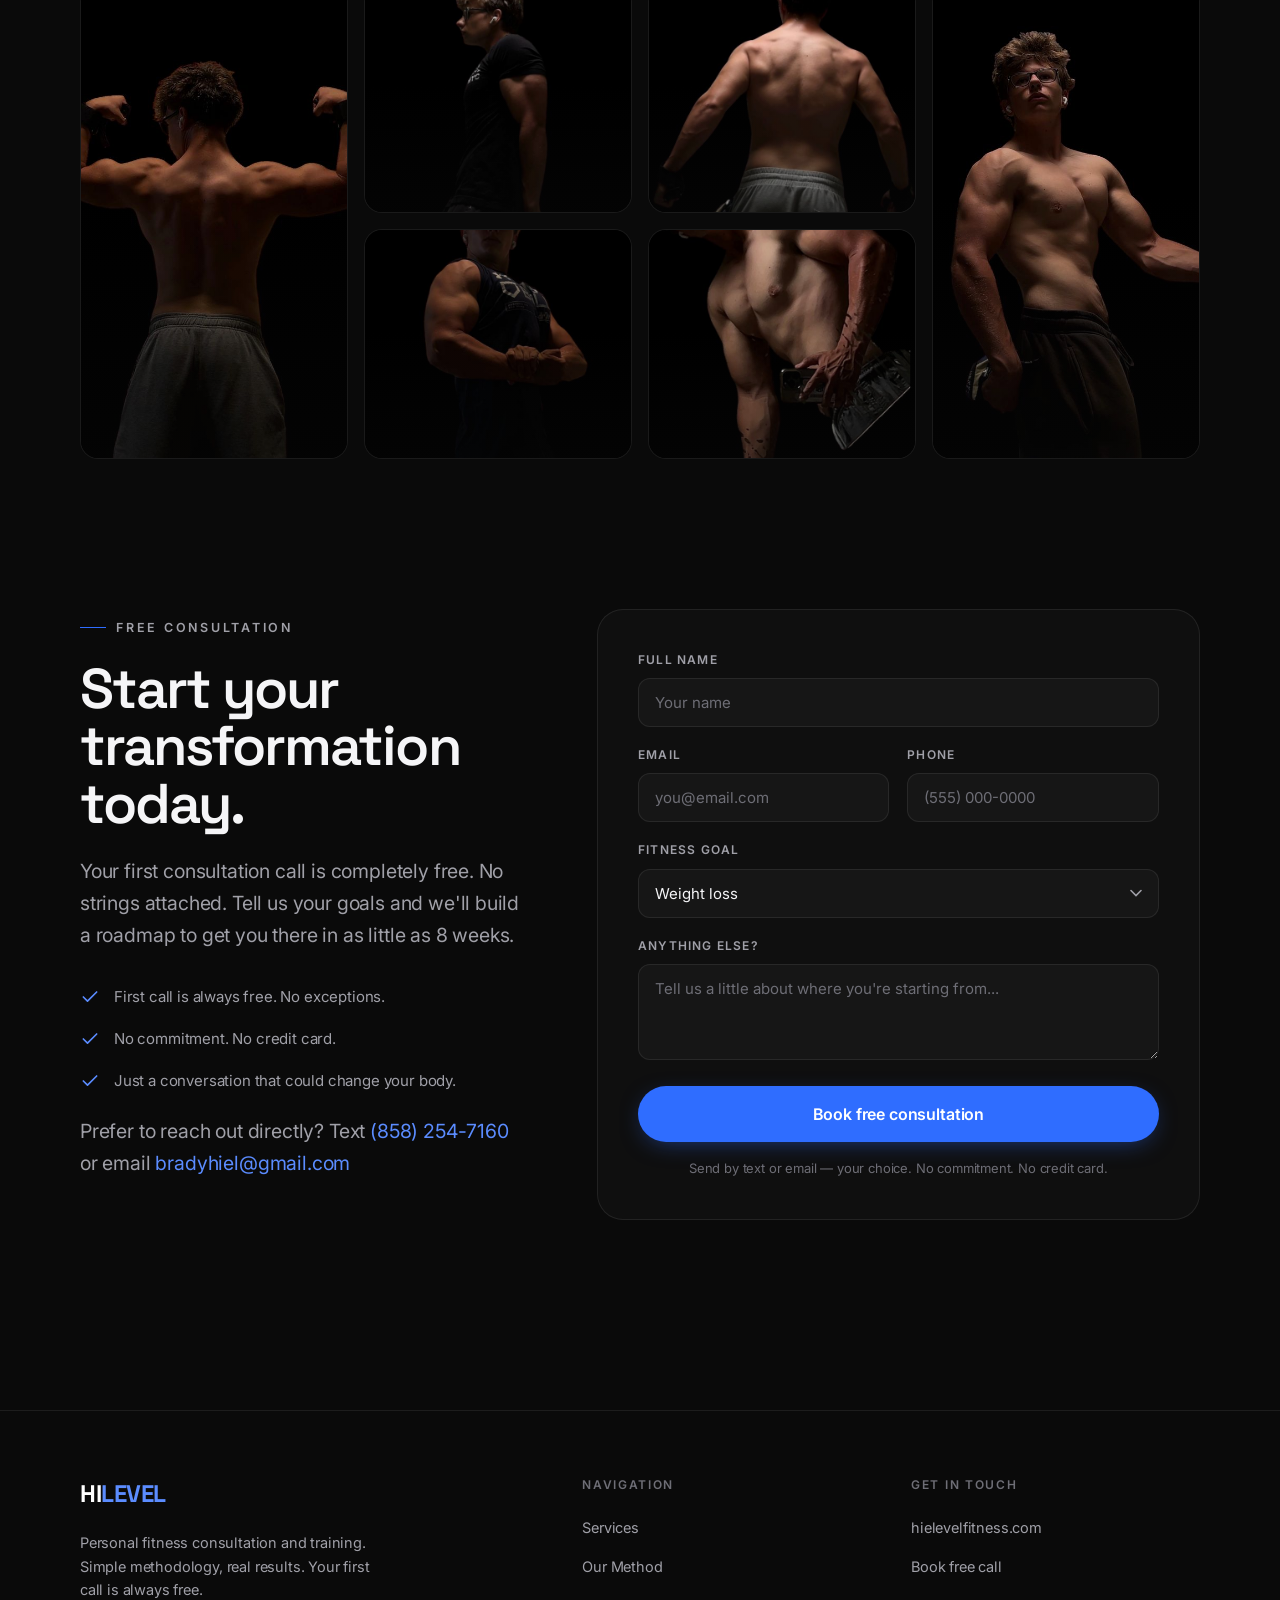
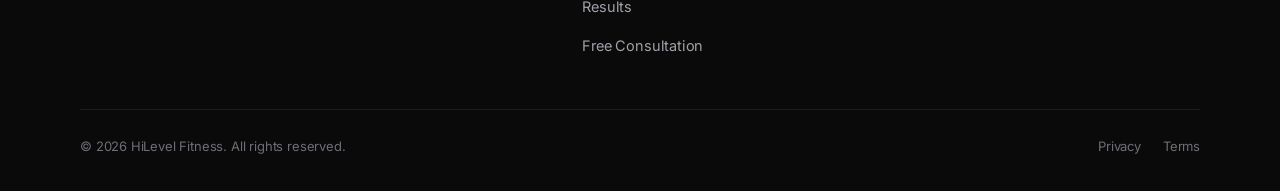
==== commit 54bb0d3e: "Make the email option a real modal, centered on desktop and a sheet on phone The copy panel expanded" ====
--- a/index.html
+++ b/index.html
@@ -280,8 +280,9 @@
             <p>Your details are ready to go. Choose how you'd like to send them &mdash; we'll reply shortly to lock in your first call.</p>
             <div class="success-actions">
               <a id="sms-fallback" class="btn btn-primary btn-lg btn-block" href="sms:+18582547160">Send as a text</a>
-              <a id="mail-fallback" class="btn btn-ghost btn-lg btn-block" href="mailto:bradyhiel@gmail.com">Send as an email</a>
-            </div>
+              <button type="button" id="mail-toggle" class="btn btn-ghost btn-lg btn-block" aria-haspopup="dialog">Send as an email</button>
+            </div>
+
             <p class="form-note success-note">Text (858) 254-7160 &middot; Email bradyhiel@gmail.com</p>
           </div>
         </div>
@@ -325,6 +326,38 @@
     </div>
   </footer>
 
+  <!-- ============ EMAIL MODAL ============ -->
+  <div class="modal" id="mail-modal" role="dialog" aria-modal="true" aria-labelledby="mail-modal-title" hidden>
+    <div class="modal-backdrop" data-modal-close></div>
+    <div class="modal-card" role="document">
+      <button type="button" class="modal-close" data-modal-close aria-label="Close">
+        <svg viewBox="0 0 24 24" width="18" height="18" fill="none" stroke="currentColor" stroke-width="2.2" stroke-linecap="round"><path d="M18 6 6 18M6 6l12 12"/></svg>
+      </button>
+      <span class="eyebrow">Email</span>
+      <h3 id="mail-modal-title">Send it as an email</h3>
+      <p class="modal-lead">Open it straight in Gmail, or copy the address and message into any mail app.</p>
+
+      <div class="copy-row">
+        <span class="copy-label">Send to</span>
+        <div class="copy-box">
+          <span class="copy-value" id="mail-address">bradyhiel@gmail.com</span>
+          <button type="button" class="copy-btn" data-copy-target="#mail-address">Copy</button>
+        </div>
+      </div>
+
+      <div class="copy-row">
+        <span class="copy-label">Your message</span>
+        <div class="copy-box copy-box-block">
+          <pre class="copy-value" id="mail-body"></pre>
+          <button type="button" class="copy-btn" data-copy-target="#mail-body">Copy</button>
+        </div>
+      </div>
+
+      <a id="gmail-link" class="btn btn-primary btn-lg btn-block" href="https://mail.google.com/mail/?view=cm&amp;fs=1&amp;to=bradyhiel@gmail.com" target="_blank" rel="noopener">Open in Gmail</a>
+      <a id="mail-fallback" class="mail-alt" href="mailto:bradyhiel@gmail.com">or use your default mail app</a>
+    </div>
+  </div>
+
   <script src="js/main.js"></script>
 </body>
 </html>
--- a/css/styles.css
+++ b/css/styles.css
@@ -739,6 +739,142 @@
   margin: 30px auto 0;
 }
 .form-success .success-note { margin-top: 18px; font-size: 0.82rem; }
+
+/* ---------- Email modal ---------- */
+.modal[hidden] { display: none; }
+.modal {
+  position: fixed;
+  inset: 0;
+  z-index: 200;
+  display: grid;
+  place-items: center;
+  padding: 24px;
+}
+.modal-backdrop {
+  position: absolute;
+  inset: 0;
+  background: rgba(4, 6, 12, 0.72);
+  -webkit-backdrop-filter: blur(10px);
+  backdrop-filter: blur(10px);
+  animation: modalFade 0.28s var(--ease) both;
+}
+.modal-card {
+  position: relative;
+  width: 100%;
+  max-width: 460px;
+  max-height: calc(100dvh - 48px);
+  overflow-y: auto;
+  overscroll-behavior: contain;
+  padding: 34px 32px 30px;
+  background: linear-gradient(180deg, #141418 0%, var(--bg-1) 100%);
+  border: 1px solid var(--border-strong);
+  border-radius: var(--r-lg);
+  box-shadow: 0 30px 80px rgba(0, 0, 0, 0.6);
+  animation: modalIn 0.34s var(--ease) both;
+}
+.modal-card h3 { font-size: 1.45rem; margin: 10px 0 8px; }
+.modal-lead { color: var(--text-2); font-size: 14.5px; line-height: 1.6; margin: 0 0 24px; }
+.modal-close {
+  position: absolute;
+  top: 16px; right: 16px;
+  width: 34px; height: 34px;
+  display: grid; place-items: center;
+  border-radius: 50%;
+  background: rgba(255, 255, 255, 0.05);
+  border: 1px solid var(--border);
+  color: var(--text-2);
+  cursor: pointer;
+  transition: background 0.25s var(--ease), color 0.25s var(--ease);
+}
+.modal-close:hover { background: rgba(255, 255, 255, 0.12); color: var(--text); }
+
+@keyframes modalFade { from { opacity: 0; } to { opacity: 1; } }
+@keyframes modalIn {
+  from { opacity: 0; transform: translateY(18px) scale(0.98); }
+  to { opacity: 1; transform: none; }
+}
+@media (prefers-reduced-motion: reduce) {
+  .modal-backdrop, .modal-card { animation: none; }
+}
+
+/* Copy boxes */
+.copy-row { display: grid; gap: 8px; margin-bottom: 18px; }
+.copy-label {
+  font-size: 11px;
+  letter-spacing: 0.12em;
+  text-transform: uppercase;
+  color: var(--text-3);
+}
+.copy-box {
+  display: flex;
+  align-items: center;
+  gap: 10px;
+  padding: 11px 11px 11px 15px;
+  background: var(--surface-2);
+  border: 1px solid var(--border);
+  border-radius: var(--r-md);
+}
+.copy-box-block { align-items: flex-start; }
+.copy-value {
+  flex: 1;
+  min-width: 0;
+  margin: 0;
+  font-family: inherit;
+  font-size: 13.5px;
+  line-height: 1.65;
+  color: var(--text);
+  white-space: pre-wrap;
+  overflow-wrap: anywhere;
+  max-height: 190px;
+  overflow-y: auto;
+  -webkit-user-select: text;
+  user-select: text;
+}
+.copy-btn {
+  flex: none;
+  padding: 8px 15px;
+  font-size: 12px;
+  font-weight: 600;
+  color: var(--text);
+  background: rgba(255, 255, 255, 0.06);
+  border: 1px solid var(--border);
+  border-radius: 999px;
+  cursor: pointer;
+  white-space: nowrap;
+  transition: background 0.25s var(--ease), color 0.25s var(--ease), border-color 0.25s var(--ease);
+}
+.copy-btn:hover { background: rgba(255, 255, 255, 0.12); }
+.copy-btn.copied {
+  background: var(--blue-soft);
+  border-color: rgba(47, 109, 255, 0.5);
+  color: var(--blue-bright);
+}
+.modal-card #gmail-link { margin-top: 22px; }
+.mail-alt {
+  display: block;
+  text-align: center;
+  font-size: 12.5px;
+  color: var(--text-3);
+  margin-top: 14px;
+}
+.mail-alt:hover { color: var(--text-2); }
+
+@media (max-width: 560px) {
+  .modal { padding: 0; place-items: end center; }
+  .modal-card {
+    max-width: none;
+    max-height: 92dvh;
+    padding: 30px 20px 26px;
+    border-radius: var(--r-lg) var(--r-lg) 0 0;
+    border-bottom: none;
+    animation: sheetIn 0.34s var(--ease) both;
+  }
+  @keyframes sheetIn {
+    from { opacity: 0; transform: translateY(40px); }
+    to { opacity: 1; transform: none; }
+  }
+  .copy-value { max-height: 150px; }
+}
 
 /* ---------- Services: accordion ---------- */
 .accordion { display: grid; gap: 14px; }
